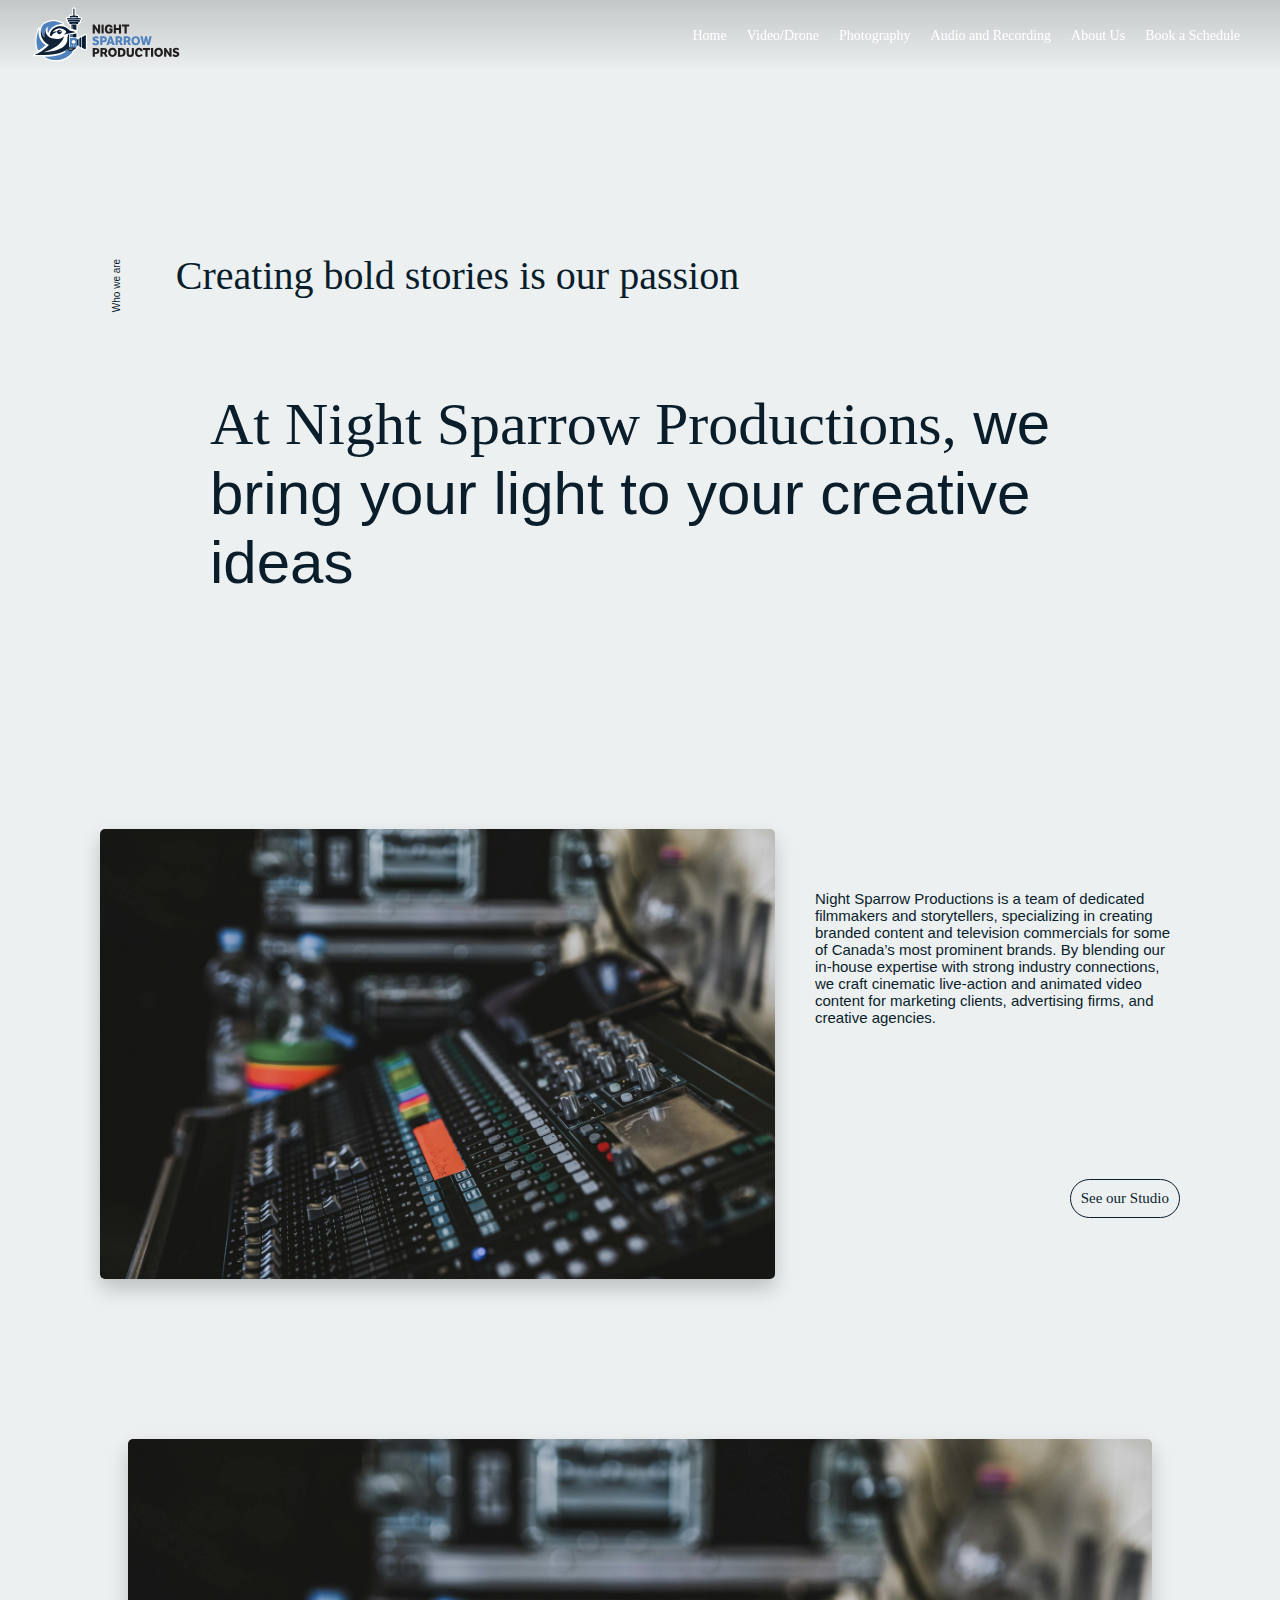
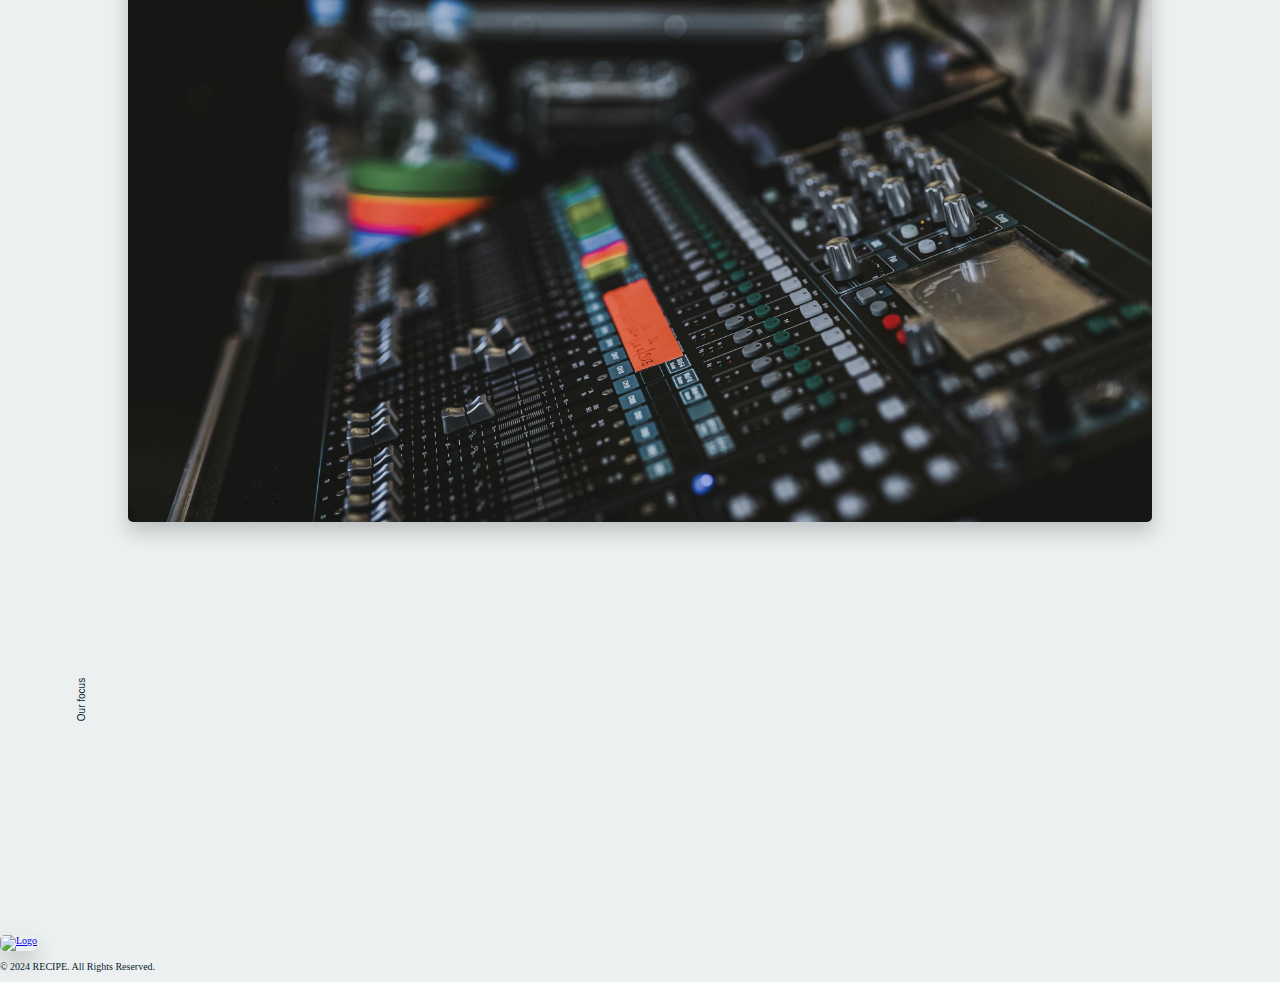
==== index.html @ 9d8cadd0 "add Home Page" ====
<!DOCTYPE html>
<html lang="en">
<head>
    <meta charset="UTF-8">
    <meta name="viewport" content="width=device-width, initial-scale=1.0">
    <title>Night Sparrow Productions</title>
    <link rel="stylesheet" href="https://use.typekit.net/let1pqf.css">
    <link rel="stylesheet" href="./css/base.css">
    <link rel="stylesheet" href="./css/layout.css">
    <link rel="stylesheet" href="./css/index.css">
    <script src="./script/initialize.js" defer></script>
    <script src="./script/index.js" defer></script>
</head>
<body>
    <header id="header-container"></header>
    <main>
        <section>
            <video autoplay muted loop>
                <source src="./assets/home_banner.mp4" type="video/mp4">
                Your browser does not support the video tag.
              </video>
        </section>

        <section id="who-we-are">
            <span class="section-title d-inline-block">Who we are</span>
            <h3 class="d-inline-block">Creating bold stories is our passion</h3>
            <span id="call-to-action"> <strong>At Night Sparrow Productions,</strong> we bring your light to your creative ideas</span>
            
            <div class="card-container m-auto p-4 d-flex gap-4 ">
                <img height="450" src="./assets/studio.jpg">
                <span class="card-message al-content-center d-flex flex-column flex-end fj-space-around">
                    Night Sparrow Productions is a team of dedicated filmmakers and storytellers, specializing in creating branded content and television commercials for some of Canada’s most prominent brands. By blending our in-house expertise with strong industry connections, we craft cinematic live-action and animated video content for marketing clients, advertising firms, and creative agencies.

                <a class="button mt-3 d-block text-end" href="#">See our Studio</a>
                </span>
            </div>
        </section>

        <section>
            <img  src="./assets/studio.jpg">
        </section>

        <section id="our-focus">
            <span class="section-title d-inline-block">Our focus</span>
        </section>
        <section id="project">

        </section>
    </main>
    <footer id="footer-container"></footer>
</body>
</html>
---- css/base.css ----
/* Define global colors */
:root {
    --primary-color: #4e80bc;
    --secondary-color: #2ecc71;
    --accent-color: #f39c12;
    --light-color: #ecf0f1;
    --dark-color: #0a1d2b;
    
    --header-bg: #0000002b
}

* {
    font-family: "lft-etica", serif;
    font-optical-sizing: auto;
    box-sizing: border-box;
}

html {
    font-size: 62.5%; 
}

body {
    display: flex;
    flex-direction: column;
    height: 100vh;
    margin: 0;
    background-color: var(--light-color);
    color: var(--dark-color);
}

/* Class to hide the header */
.hidden-header {
top: -100px; /* Move header off the top of the screen */
}

nav {
    display: flex;
    justify-content: space-between;
    align-items: center;
    background: linear-gradient(to bottom, var(--header-bg), transparent);
    padding: 0.5rem 3rem;
    position: fixed; /* Make the header float */
    top: 0;
    left: 0;
    right: 0;
    z-index: 1000; /* Ensure it's on top of other content */
    transition: top 0.3s; /* Smooth hide/show animation */
  
}

h3 {
    font-size: 4rem;
    font-weight: 100;
}

nav ul {
    list-style: none;
    display: flex;
}

nav ul li {
    margin: 0 1rem;
    align-content: center;
}

nav ul a {
    color: #fff;
    text-decoration: none;
    font-size: 1.4rem;
    font-weight: 100;
}

main {
    flex-grow: 1;
}

span {
    font-family: 'adobe-hebrew', sans-serif;
    font-size: 1.5rem;
}

img:not(nav a img){
    border-radius: 5px;
    box-shadow: 0 10px 20px rgb(0 0 0 / 0.2);
}
---- css/layout.css ----
.d-inline-block {
    display: inline-block;
}

.d-flex {
    display: flex;
}

.d-block {
    display: block;
}

.mt-3 {
    margin-top: 3rem;
}

.mtb-5 {
    margin-top: 5rem;
    margin-bottom: 5rem;
}

.text-end {
    text-align: end;
}

.fj-space-between {
    justify-content: space-between;
}

.al-content-center {
    align-content: center;
}

.button {
  text-decoration: none;
  color: var(--dark-color);
  width: fit-content;
  padding: 1rem;
  border-radius: 30px;
  border: 1px solid var(--dark-color);
}

.gap-4 {
    gap:4rem
}

.flex-column {
    flex-direction: column;
}

.flex-end {
    align-items: flex-end;
}

.m-auto {
    margin: auto;
}

.p-4 {
    padding: 4rem;
}

.fj-space-around {
    justify-content: space-around;
}
---- css/index.css ----
video {
    width: 100%;
    height: 100%;
    object-fit: cover;
}

section:not(:first-of-type) {
   padding: 6rem
}

.section-title {
    transform: rotate(-0.25turn);
    padding: 5rem 0;
    font-size: 1rem;
}

#who-we-are .section-title.d-inline-block{
    padding: 0 3rem;
}

section #call-to-action {
    display: block;
    padding: 5rem 15rem;
    font-size: 6rem;
    font-weight: 100;
    height: 50vh;
}

.card-message {
    width: 40%;
}


section:nth-of-type(3){
    text-align: center;
}

section:nth-of-type(3) img {
    width: 80vw;
    object-fit: cover;
}
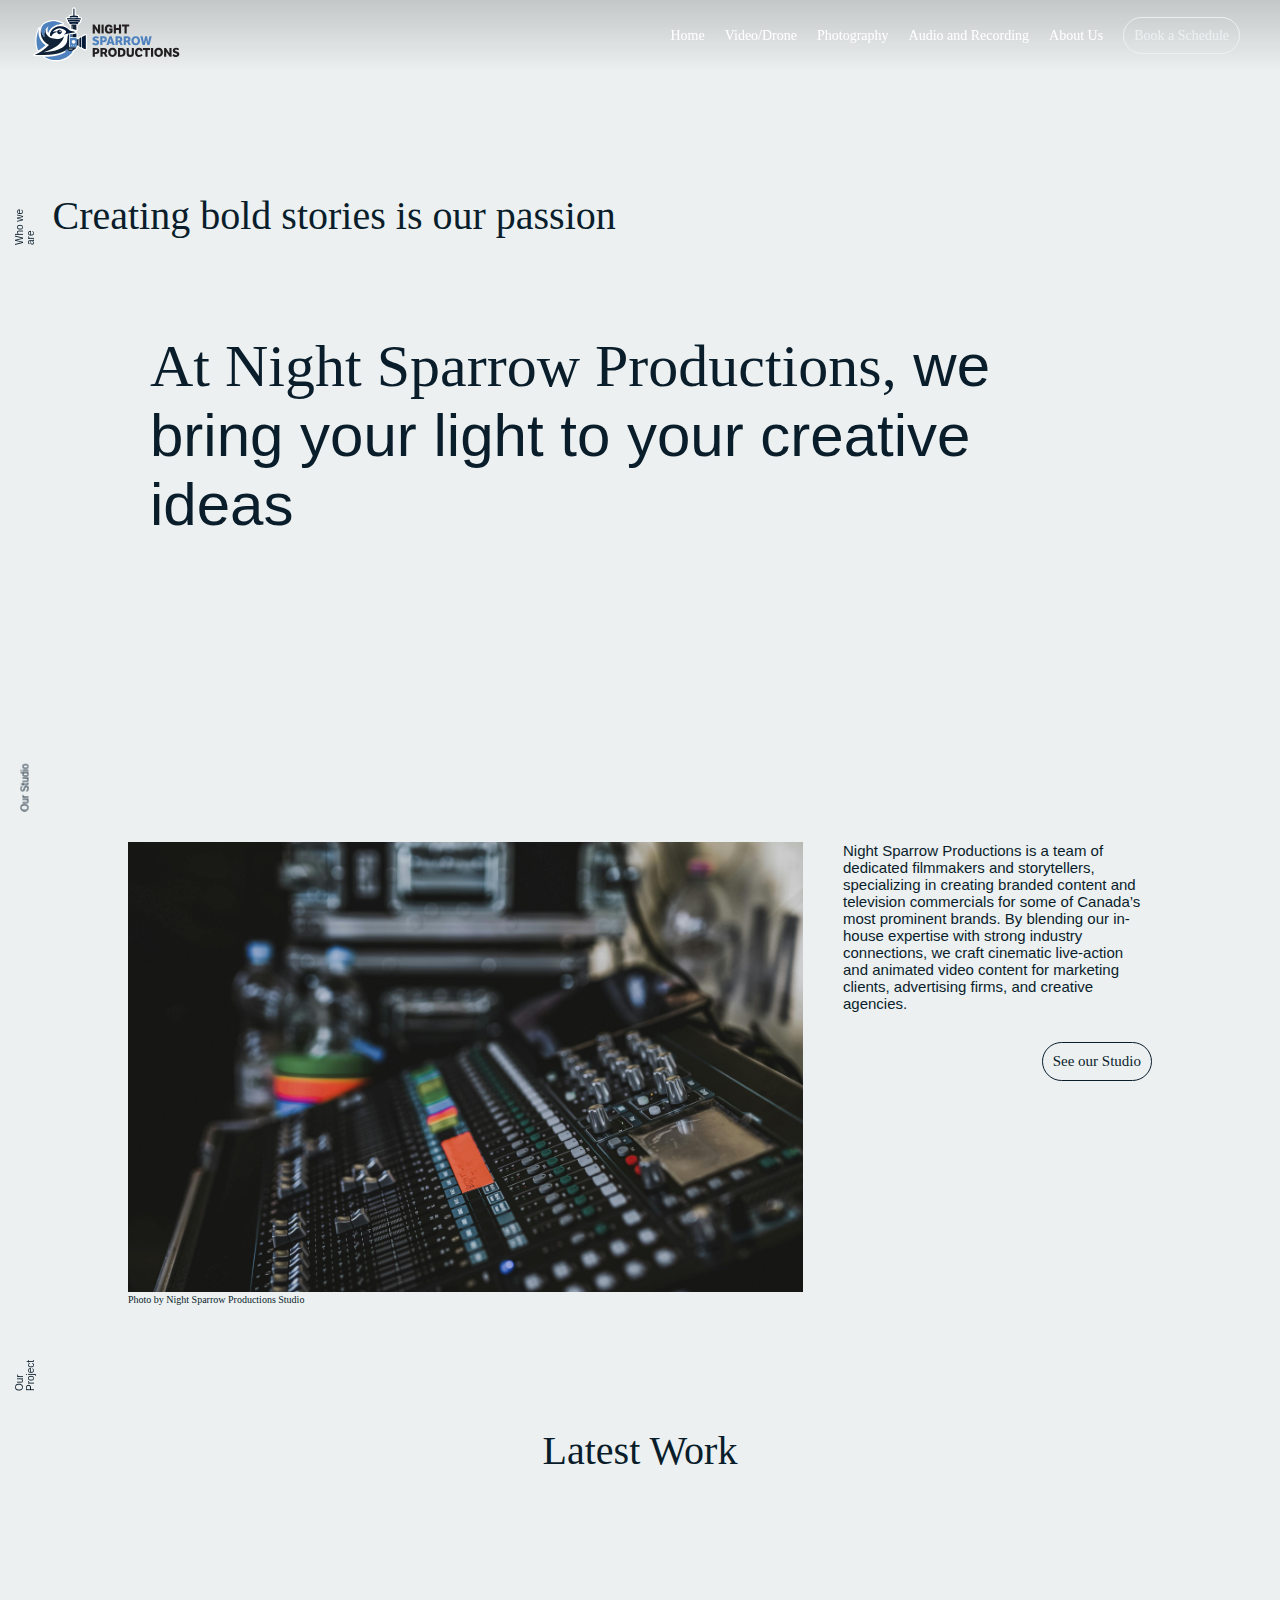
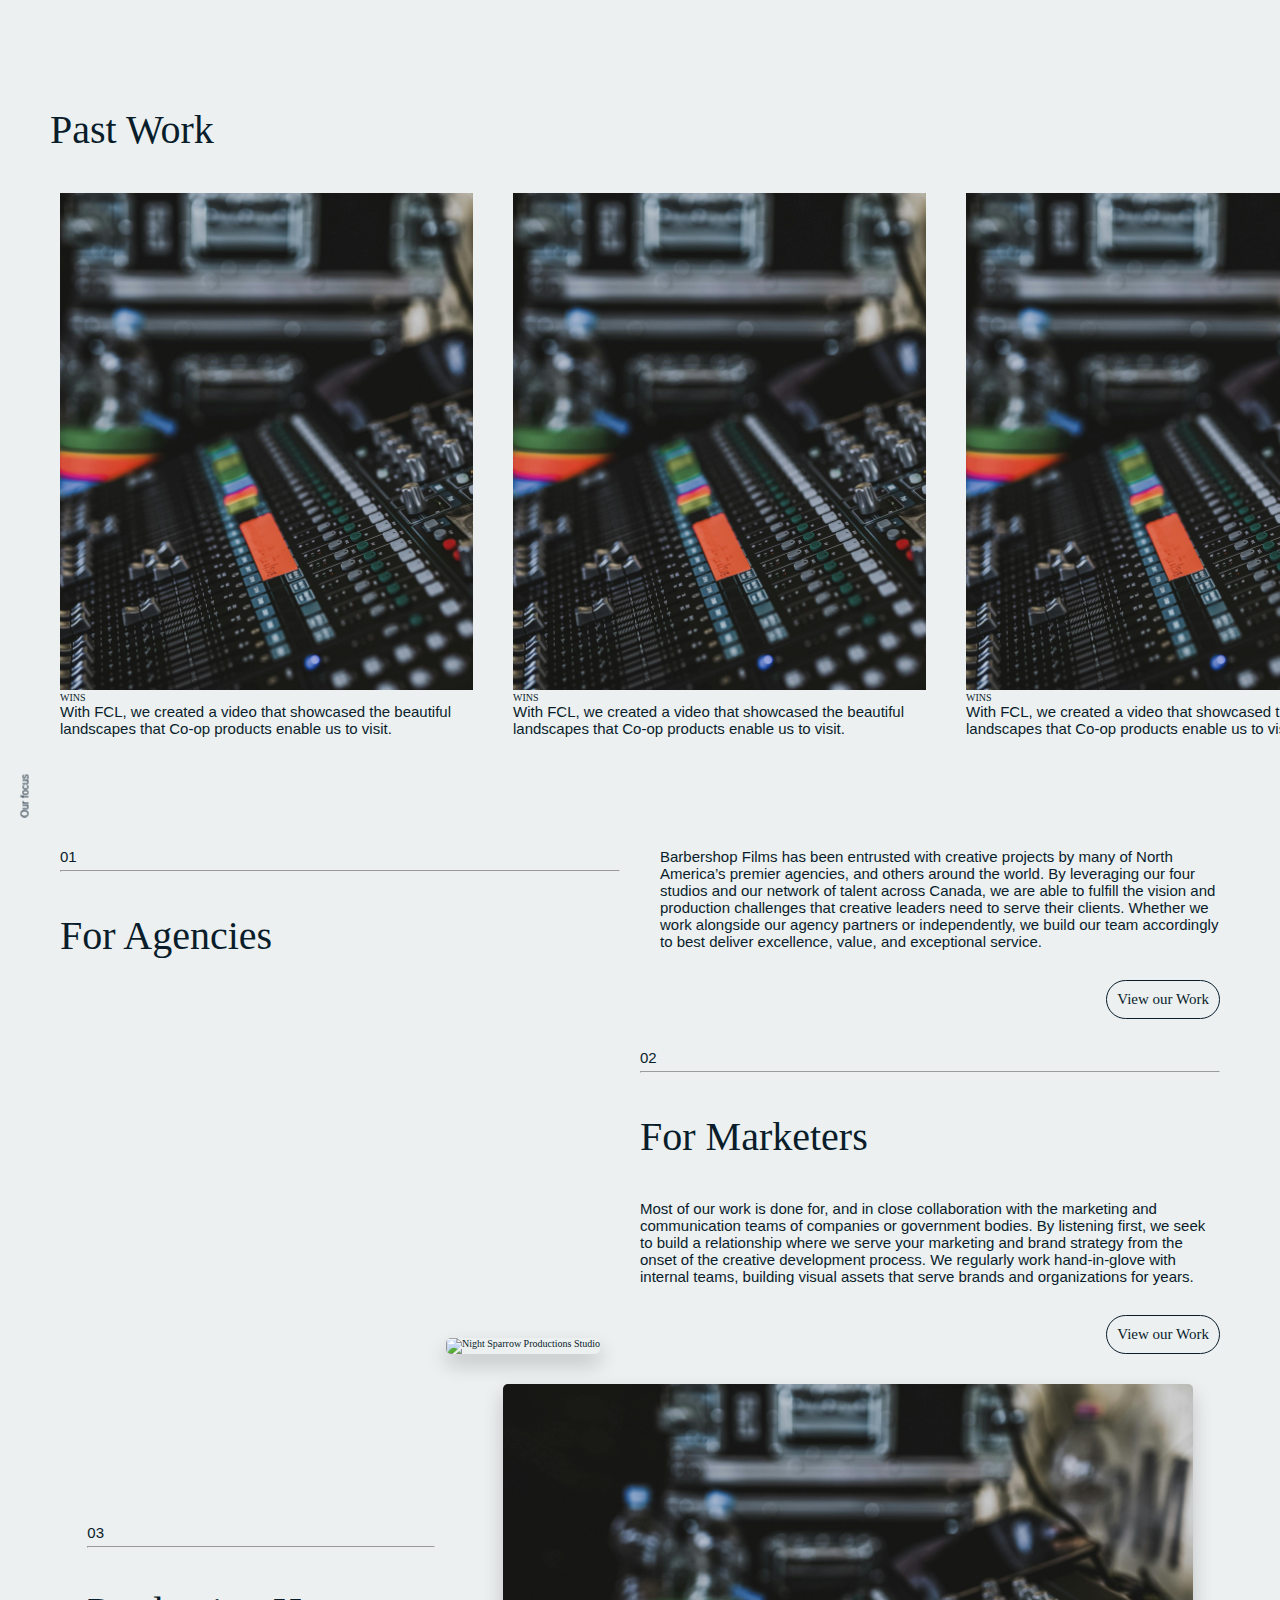
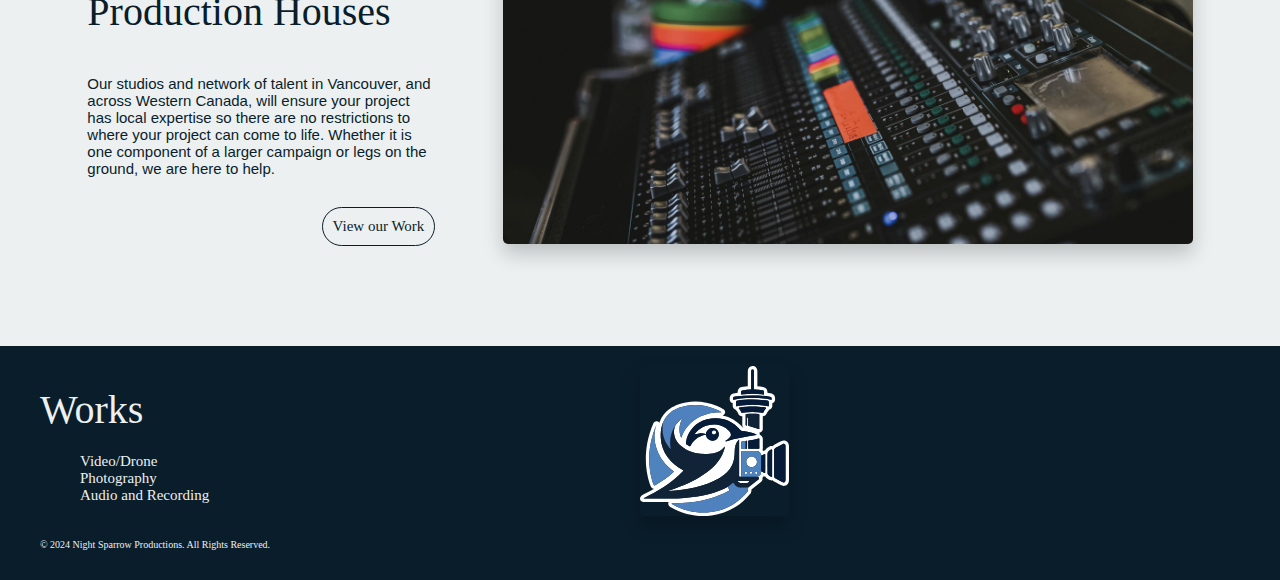
==== commit 3b660702: "Fix homepage" ====
--- a/index.html
+++ b/index.html
@@ -8,6 +8,7 @@
     <link rel="stylesheet" href="./css/base.css">
     <link rel="stylesheet" href="./css/layout.css">
     <link rel="stylesheet" href="./css/index.css">
+    <link rel="stylesheet" href="https://cdnjs.cloudflare.com/ajax/libs/font-awesome/6.7.1/css/all.min.css"/>
     <script src="./script/initialize.js" defer></script>
     <script src="./script/index.js" defer></script>
 </head>
@@ -18,34 +19,147 @@
             <video autoplay muted loop>
                 <source src="./assets/home_banner.mp4" type="video/mp4">
                 Your browser does not support the video tag.
-              </video>
+            </video>
         </section>
 
         <section id="who-we-are">
             <span class="section-title d-inline-block">Who we are</span>
             <h3 class="d-inline-block">Creating bold stories is our passion</h3>
             <span id="call-to-action"> <strong>At Night Sparrow Productions,</strong> we bring your light to your creative ideas</span>
-            
-            <div class="card-container m-auto p-4 d-flex gap-4 ">
-                <img height="450" src="./assets/studio.jpg">
-                <span class="card-message al-content-center d-flex flex-column flex-end fj-space-around">
-                    Night Sparrow Productions is a team of dedicated filmmakers and storytellers, specializing in creating branded content and television commercials for some of Canada’s most prominent brands. By blending our in-house expertise with strong industry connections, we craft cinematic live-action and animated video content for marketing clients, advertising firms, and creative agencies.
-
-                <a class="button mt-3 d-block text-end" href="#">See our Studio</a>
-                </span>
-            </div>
+        </section>
+        
+        <section>
+            <span class="section-title d-inline-block">Our Studio</span>
+            <article class="card-container m-auto d-flex gap-4">
+                <figure>
+                    <img src="./assets/studio.jpg" alt="Night Sparrow Productions Studio" height="450">
+                    <figcaption>Photo by Night Sparrow Productions Studio</figcaption>
+                </figure>
+                
+                <div class="card-message d-flex flex-column justify-content-between">
+                    <span>
+                        Night Sparrow Productions is a team of dedicated filmmakers and storytellers, specializing in creating branded content and television commercials for some of Canada’s most prominent brands. By blending our in-house expertise with strong industry connections, we craft cinematic live-action and animated video content for marketing clients, advertising firms, and creative agencies.
+                    </span>
+                    <footer class="d-flex fj-end">
+                        <a class="button mt-3 d-block text-end" href="#">See our Studio</a>
+                    </footer>
+                </div>
+            </article>
         </section>
 
-        <section>
-            <img  src="./assets/studio.jpg">
+        <section id="project">
+            <span class="section-title d-inline-block">Our Project</span>
+            <h3>Latest Work</h3>
+            <section id="highlights">
+                
+                <video autoplay muted loop>
+                    <source src="./assets/home_banner.mp4" type="video/mp4">
+                    Your browser does not support the video tag.
+                </video>
+            </section>
+
+      
+            <h3>Past Work</h3>
+            <section class="d-flex mt-3 plr-6 gap-4">
+                
+                <article class="fb-30">
+                    <figure>
+                        <img src="./assets/studio.jpg" alt="Night Sparrow Productions Studio" height="497" width="413">
+                        <figcaption>WINS</figcaption>
+                    </figure>
+                    <span>
+                        With FCL, we created a video that showcased the beautiful landscapes that Co-op products enable us to visit.
+                    </span>
+                </article>
+
+                <article class="fb-30">
+                    <figure>
+                        <img src="./assets/studio.jpg" alt="Night Sparrow Productions Studio" height="497" width="413">
+                        <figcaption>WINS</figcaption>
+                    </figure>
+                    <span>
+                        With FCL, we created a video that showcased the beautiful landscapes that Co-op products enable us to visit.
+                    </span>
+                </article>
+
+                <article class="fb-30">
+                    <figure>
+                        <img src="./assets/studio.jpg" alt="Night Sparrow Productions Studio" height="497" width="413">
+                        <figcaption>WINS</figcaption>
+                    </figure>
+                    <span>
+                        With FCL, we created a video that showcased the beautiful landscapes that Co-op products enable us to visit.
+                    </span>
+                </article>
+            </section>
         </section>
 
         <section id="our-focus">
             <span class="section-title d-inline-block">Our focus</span>
+
+            <section class="focus-wrapper d-flex plr-6 gap-4">
+                <article class="focus-header fb-50">
+                    <header>
+                        <span class="focus-number">01</span>
+                        <hr>
+                        <h3>For Agencies</h3>
+                    </header>
+                </article>
+                <article class="focus-content fb-50">
+                    <span>
+                        Barbershop Films has been entrusted with creative projects by many of North America’s premier agencies, and others around the world. By leveraging our four studios and our network of talent across Canada, we are able to fulfill the vision and production challenges that creative leaders need to serve their clients.
+                        Whether we work alongside our agency partners or independently, we build our team accordingly to best deliver excellence, value, and exceptional service.
+                    </span>
+                    <footer class="d-flex fj-end">
+                        <a href="#" class="button mt-3 d-block">View our Work</a>
+                    </footer>
+                </article>
+            </section>
+
+            <section class="focus-wrapper d-flex plr-6 gap-4 mt-3 fj-end al-f-end">
+                <article class="focus-header">
+                    <img src="./assets/monkey.jpg" alt="Night Sparrow Productions Studio" height="460">
+                </article>
+                <article class="focus-content fb-50 ">
+                    <header>
+                        <span class="focus-number">02</span>
+                        <hr>
+                        <h3>For Marketers</h3>
+                    </header>
+                    <span>
+                        Most of our work is done for, and in close collaboration with the marketing and communication teams of companies or government bodies.
+
+                        By listening first, we seek to build a relationship where we serve your marketing and brand strategy from the onset of the creative development process. We regularly work hand-in-glove with internal teams, building visual assets that serve brands and organizations for years.
+                    </span>
+                    <footer class="d-flex fj-end">
+                        <a href="#" class="button mt-3 d-block">View our Work</a>
+                    </footer>
+                </article>
+            </section>
+
+            <section class="focus-wrapper d-flex f-r-reverse plr-6 gap-4 mt-3 fj-space-evenly al-f-end">
+                <article class="focus-header">
+                    <img src="./assets/studio.jpg" alt="Night Sparrow Productions Studio" height="460">
+                </article>
+                <article class="focus-content fb-30 ">
+                    <header>
+                        <span class="focus-number">03</span>
+                        <hr>
+                        <h3>Production Houses</h3>
+                    </header>
+                    <span>
+                        Our studios and network of talent in Vancouver, and across Western Canada, will ensure your project has local expertise so there are no restrictions to where your project can come to life.
+
+                        Whether it is one component of a larger campaign or legs on the ground, we are here to help.
+                    </span>
+                    <footer class="d-flex fj-end">
+                        <a href="#" class="button mt-3 d-block">View our Work</a>
+                    </footer>
+                </article>
+            </section>
         </section>
-        <section id="project">
 
-        </section>
+        
     </main>
     <footer id="footer-container"></footer>
 </body>
--- a/css/base.css
+++ b/css/base.css
@@ -74,12 +74,44 @@
     flex-grow: 1;
 }
 
+section:not(:first-child) {
+    max-width: 1440px;
+    align-content: center;
+}
+
 span {
     font-family: 'adobe-hebrew', sans-serif;
     font-size: 1.5rem;
 }
 
-img:not(nav a img){
+img:not(nav a img, figure img){
     border-radius: 5px;
     box-shadow: 0 10px 20px rgb(0 0 0 / 0.2);
+}
+
+figure {
+    padding: unset;
+    margin: unset;
+}
+
+img {
+    object-fit: cover;
+}
+
+footer#footer-container {
+    
+    padding: 2rem 4rem;
+    background: var(--dark-color);
+    color: var(--light-color);
+}
+
+footer#footer-container h3 {
+   margin: 2rem 0;
+}
+
+footer#footer-container ul li{
+   text-decoration: none;
+   list-style-type: none;
+   font-size: 1.5rem;
+   font-weight: 100;
 }--- a/css/layout.css
+++ b/css/layout.css
@@ -38,7 +38,18 @@
   padding: 1rem;
   border-radius: 30px;
   border: 1px solid var(--dark-color);
+  font-size: 1.5rem;
 }
+
+.button-light {
+    text-decoration: none;
+    color: var(--light-color);
+    width: fit-content;
+    padding: 1rem;
+    border-radius: 30px;
+    border: 1px solid var(--light-color);
+    font-size: 1.4rem;
+  }
 
 .gap-4 {
     gap:4rem
@@ -60,6 +71,52 @@
     padding: 4rem;
 }
 
+.plr-6 {
+    padding-left: 6rem;
+    padding-right: 6rem;
+}
+
+
 .fj-space-around {
     justify-content: space-around;
+}
+.fj-space-evenly {
+    justify-content: space-evenly;
+}
+
+.fj-end {
+    justify-content: end;
+}
+
+.fj-start {
+    justify-content: start;
+}
+
+.al-f-end {
+    align-items: flex-end;
+}
+
+.f-r-reverse {
+    flex-direction: row-reverse;
+}
+
+.fb-50 {
+    flex-basis: 50%;
+}
+
+.fb-30 {
+    flex-basis: 30%;
+}
+
+.parallax {
+    min-height: 90vh;
+    /* Create the parallax scrolling effect */
+    background-attachment: fixed;
+    background-position: center;
+    background-repeat: no-repeat;
+    background-size: cover;
+}
+
+.flex-wrap {
+    flex-wrap: wrap;
 }--- a/css/index.css
+++ b/css/index.css
@@ -4,18 +4,22 @@
     object-fit: cover;
 }
 
-section:not(:first-of-type) {
-   padding: 6rem
+#project h3{
+    padding: 0 5rem;
+}
+
+#project h3:nth-of-type(1) {
+    text-align: center;
+    margin-top: unset;
 }
 
 .section-title {
     transform: rotate(-0.25turn);
+    width: 50px;
     padding: 5rem 0;
     font-size: 1rem;
-}
-
-#who-we-are .section-title.d-inline-block{
-    padding: 0 3rem;
+    position: sticky;
+    top: 0;
 }
 
 section #call-to-action {
@@ -31,11 +35,25 @@
 }
 
 
-section:nth-of-type(3){
+#highlights {
     text-align: center;
 }
 
-section:nth-of-type(3) img {
+#highlights video {
+    max-width: 60vw;
+    max-height: 70vh;
+    object-fit: cover;
+}
+
+.card-container {
     width: 80vw;
-    object-fit: cover;
+    max-width: 1440px;
+}
+
+.fb-50 {
+    flex-basis: 50%;
+}
+
+#our-focus {
+    margin-bottom: 10rem;
 }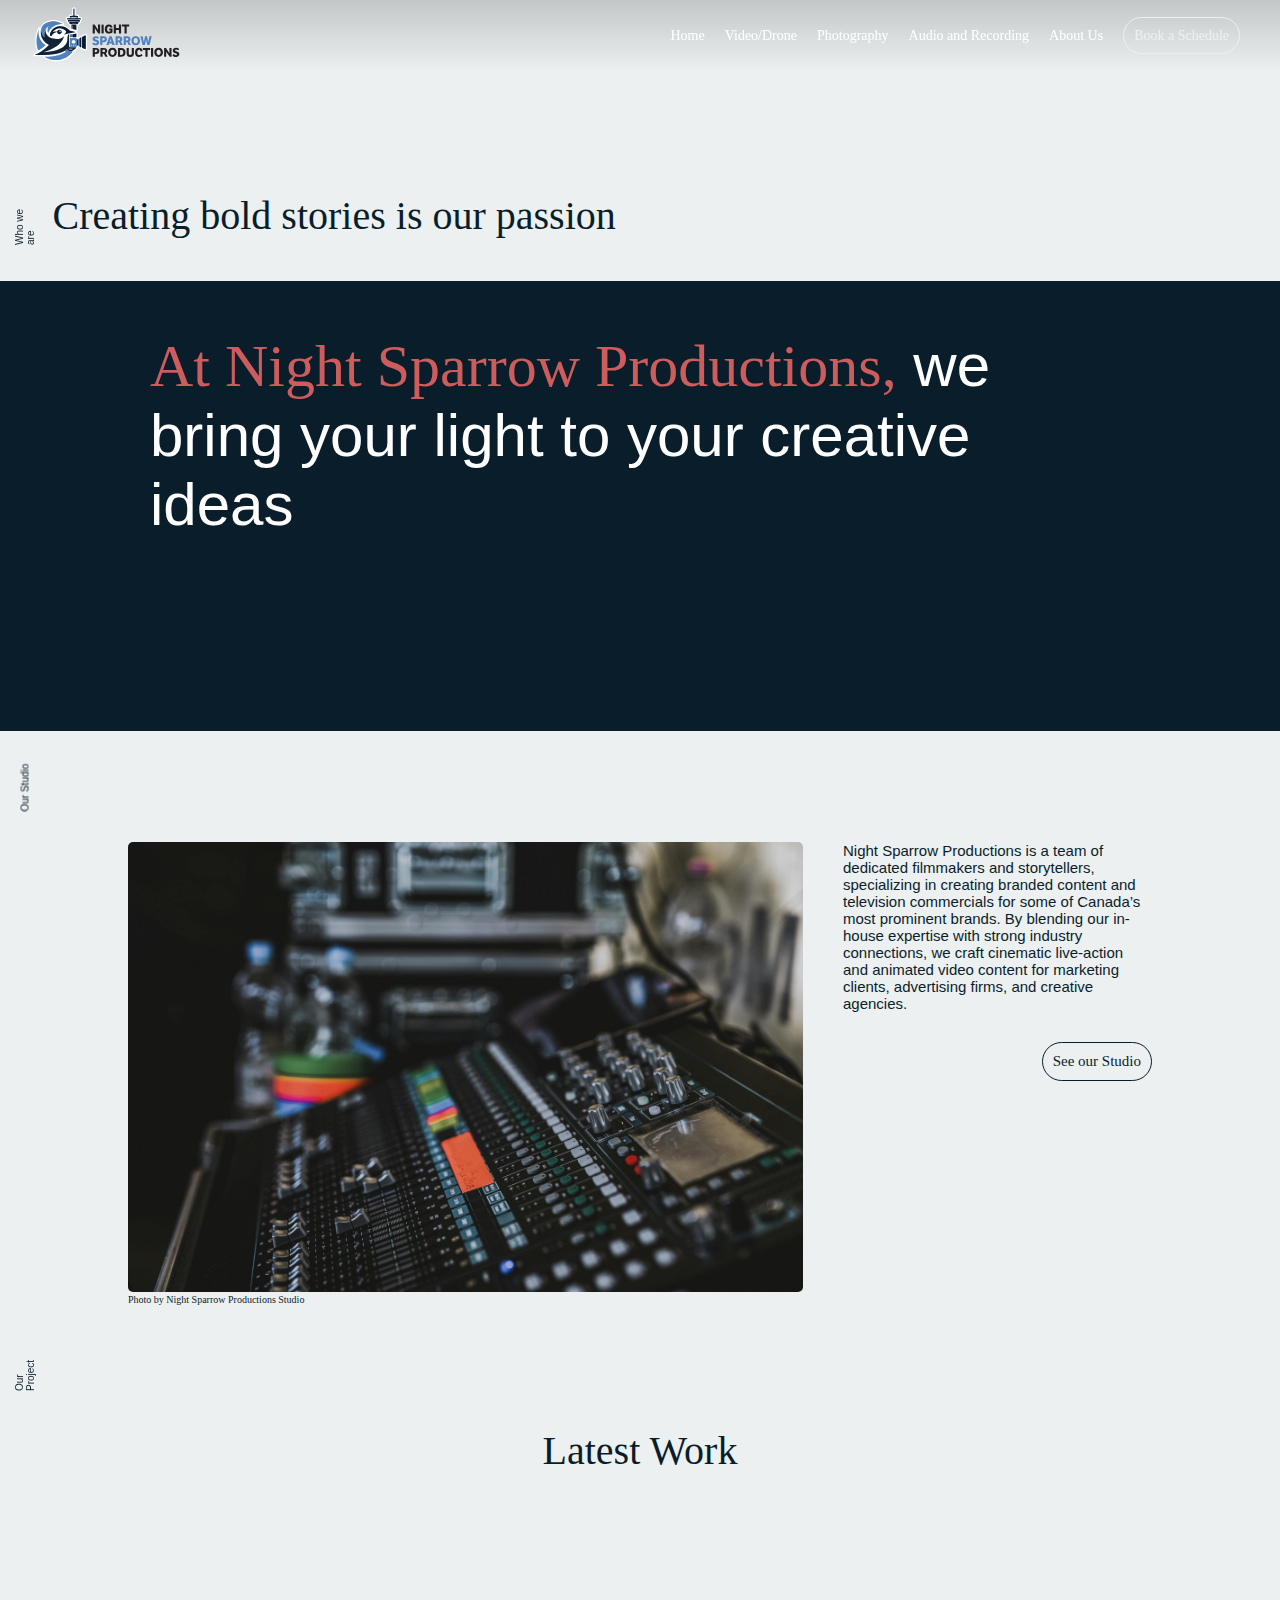
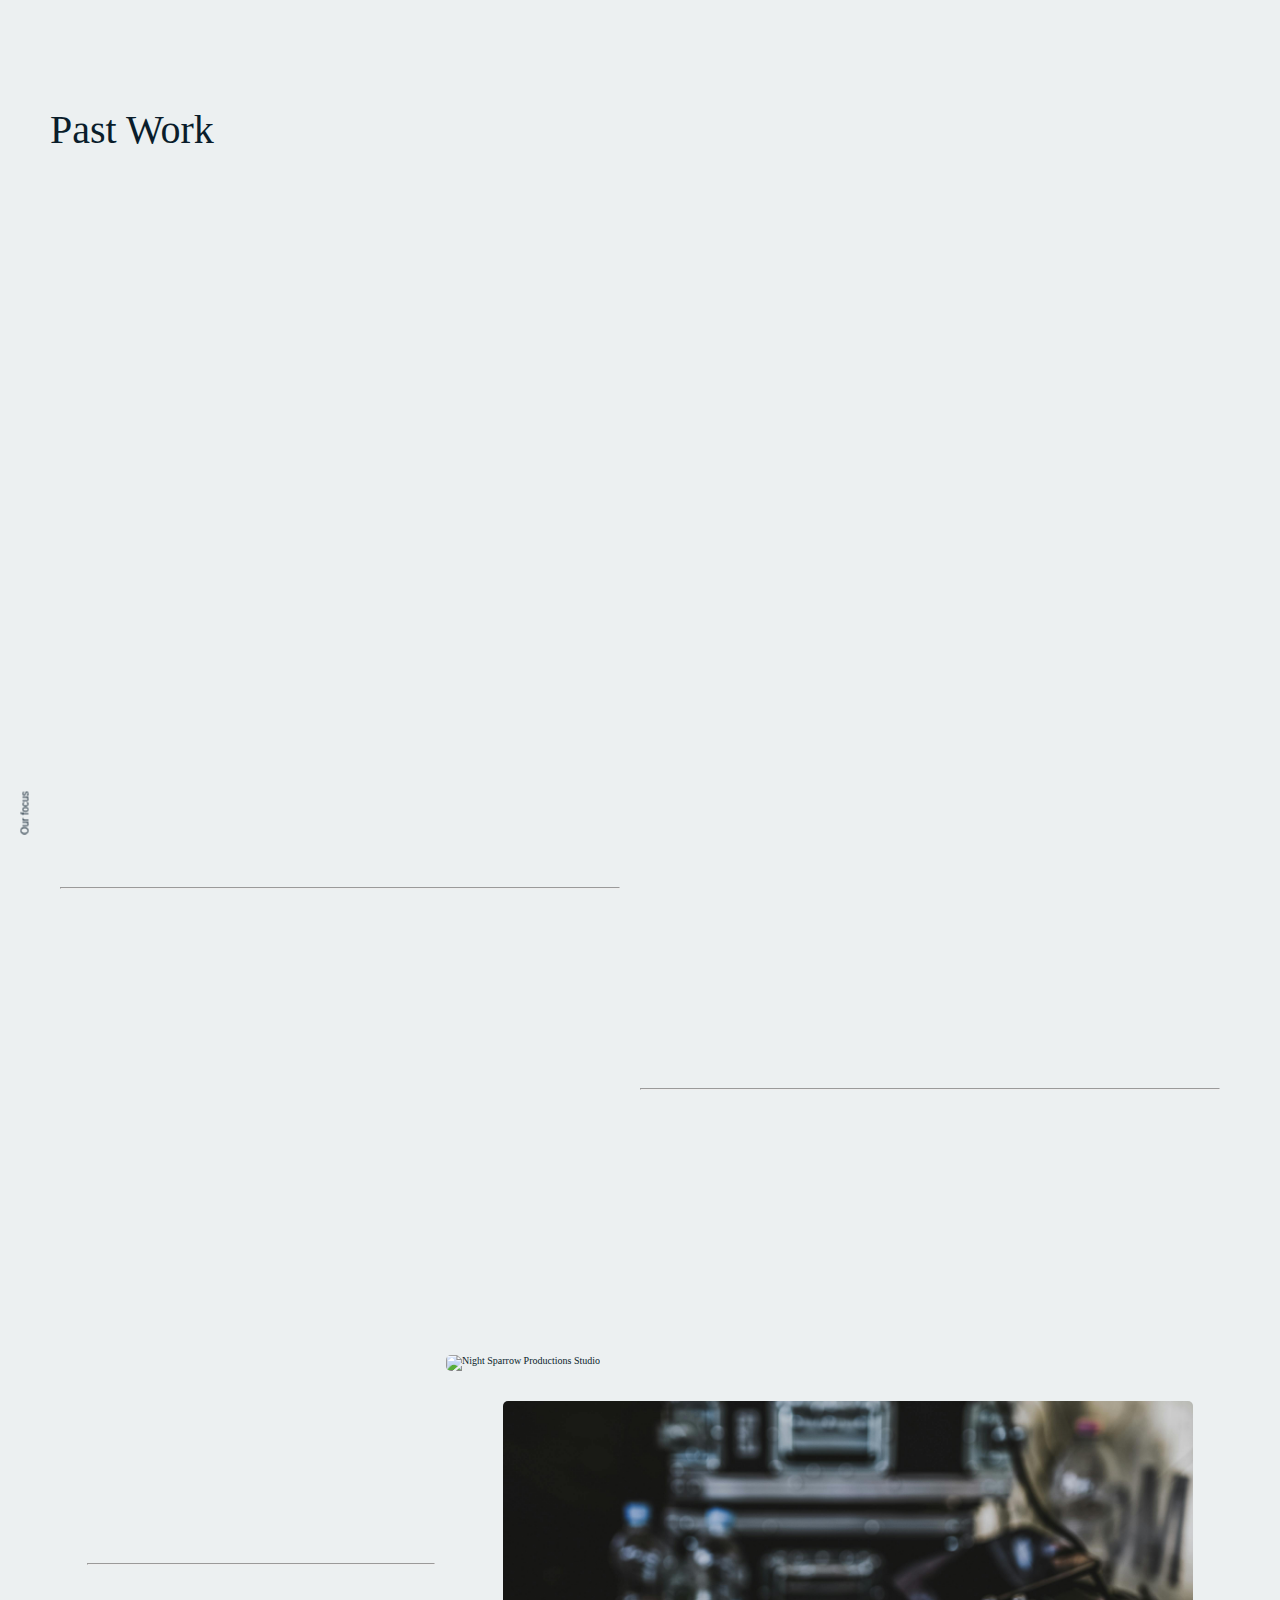
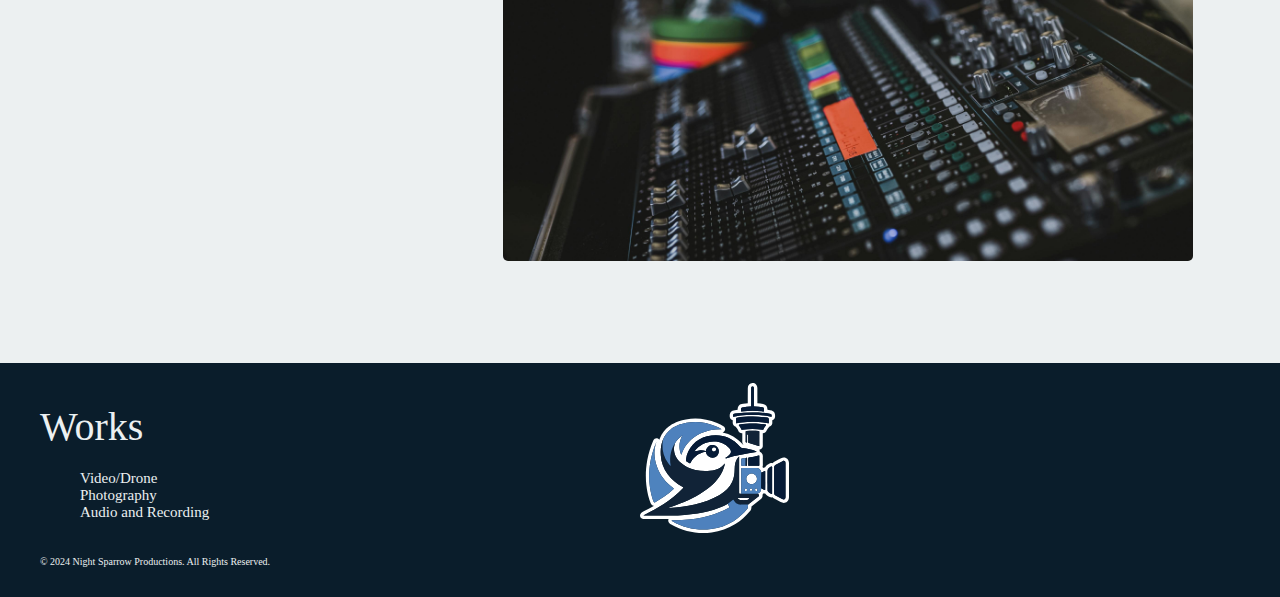
==== commit 3b72cc96: "Added some animation" ====
--- a/index.html
+++ b/index.html
@@ -7,6 +7,8 @@
     <link rel="stylesheet" href="https://use.typekit.net/let1pqf.css">
     <link rel="stylesheet" href="./css/base.css">
     <link rel="stylesheet" href="./css/layout.css">
+    <link rel="stylesheet" href="./css/module.css">
+    <link rel="stylesheet" href="./css/state.css">
     <link rel="stylesheet" href="./css/index.css">
     <link rel="stylesheet" href="https://cdnjs.cloudflare.com/ajax/libs/font-awesome/6.7.1/css/all.min.css"/>
     <script src="./script/initialize.js" defer></script>
@@ -36,14 +38,14 @@
                     <figcaption>Photo by Night Sparrow Productions Studio</figcaption>
                 </figure>
                 
-                <div class="card-message d-flex flex-column justify-content-between">
+                <aside class="card-message d-flex flex-column justify-content-between">
                     <span>
                         Night Sparrow Productions is a team of dedicated filmmakers and storytellers, specializing in creating branded content and television commercials for some of Canada’s most prominent brands. By blending our in-house expertise with strong industry connections, we craft cinematic live-action and animated video content for marketing clients, advertising firms, and creative agencies.
                     </span>
                     <footer class="d-flex fj-end">
                         <a class="button mt-3 d-block text-end" href="#">See our Studio</a>
                     </footer>
-                </div>
+                </aside>
             </article>
         </section>
 
@@ -62,7 +64,7 @@
             <h3>Past Work</h3>
             <section class="d-flex mt-3 plr-6 gap-4">
                 
-                <article class="fb-30">
+                <article class="fb-30 past-img">
                     <figure>
                         <img src="./assets/studio.jpg" alt="Night Sparrow Productions Studio" height="497" width="413">
                         <figcaption>WINS</figcaption>
@@ -72,7 +74,7 @@
                     </span>
                 </article>
 
-                <article class="fb-30">
+                <article class="fb-30 past-img">
                     <figure>
                         <img src="./assets/studio.jpg" alt="Night Sparrow Productions Studio" height="497" width="413">
                         <figcaption>WINS</figcaption>
@@ -82,7 +84,7 @@
                     </span>
                 </article>
 
-                <article class="fb-30">
+                <article class="fb-30 past-img">
                     <figure>
                         <img src="./assets/studio.jpg" alt="Night Sparrow Productions Studio" height="497" width="413">
                         <figcaption>WINS</figcaption>
@@ -98,14 +100,14 @@
             <span class="section-title d-inline-block">Our focus</span>
 
             <section class="focus-wrapper d-flex plr-6 gap-4">
-                <article class="focus-header fb-50">
+                <article class="focus-header fb-50 from-left">
                     <header>
                         <span class="focus-number">01</span>
                         <hr>
                         <h3>For Agencies</h3>
                     </header>
                 </article>
-                <article class="focus-content fb-50">
+                <article class="focus-content fb-50 from-right">
                     <span>
                         Barbershop Films has been entrusted with creative projects by many of North America’s premier agencies, and others around the world. By leveraging our four studios and our network of talent across Canada, we are able to fulfill the vision and production challenges that creative leaders need to serve their clients.
                         Whether we work alongside our agency partners or independently, we build our team accordingly to best deliver excellence, value, and exceptional service.
@@ -120,7 +122,7 @@
                 <article class="focus-header">
                     <img src="./assets/monkey.jpg" alt="Night Sparrow Productions Studio" height="460">
                 </article>
-                <article class="focus-content fb-50 ">
+                <article class="focus-content fb-50 from-right">
                     <header>
                         <span class="focus-number">02</span>
                         <hr>
@@ -141,7 +143,7 @@
                 <article class="focus-header">
                     <img src="./assets/studio.jpg" alt="Night Sparrow Productions Studio" height="460">
                 </article>
-                <article class="focus-content fb-30 ">
+                <article class="focus-content fb-30 from-left">
                     <header>
                         <span class="focus-number">03</span>
                         <hr>
--- a/css/base.css
+++ b/css/base.css
@@ -13,6 +13,7 @@
     font-family: "lft-etica", serif;
     font-optical-sizing: auto;
     box-sizing: border-box;
+    scroll-behavior: smooth;
 }
 
 html {
@@ -61,6 +62,7 @@
 nav ul li {
     margin: 0 1rem;
     align-content: center;
+    position: relative;
 }
 
 nav ul a {
@@ -70,23 +72,37 @@
     font-weight: 100;
 }
 
+nav ul li a:not(.button-light)::after {
+    content: '';
+    position: absolute;
+    left: 0;
+    bottom: -2px; /* Adjust the position of the underline */
+    width: 0;
+    height: 2px; /* Height of the underline */
+    background-color: var(--light-color); /* Color of the underline */
+    transition: width 0.4s ease; /* Speed of the underline animation */
+}
+
+nav ul li a:not(.button-light):hover::after {
+    width: 100%; /* Full underline when hovered */
+}
+
 main {
     flex-grow: 1;
 }
 
 section:not(:first-child) {
-    max-width: 1440px;
     align-content: center;
+    max-width: 100vw;
+}
+
+section article:nth-of-type(2) {
+    overflow: hidden;
 }
 
 span {
     font-family: 'adobe-hebrew', sans-serif;
     font-size: 1.5rem;
-}
-
-img:not(nav a img, figure img){
-    border-radius: 5px;
-    box-shadow: 0 10px 20px rgb(0 0 0 / 0.2);
 }
 
 figure {
@@ -99,7 +115,6 @@
 }
 
 footer#footer-container {
-    
     padding: 2rem 4rem;
     background: var(--dark-color);
     color: var(--light-color);
--- a/css/layout.css
+++ b/css/layout.css
@@ -49,7 +49,13 @@
     border-radius: 30px;
     border: 1px solid var(--light-color);
     font-size: 1.4rem;
-  }
+}
+
+.button-light:hover {
+    background-color: var(--light-color);
+    color: var(--dark-color);
+    opacity: 90%;
+}
 
 .gap-4 {
     gap:4rem
--- a/css/module.css
+++ b/css/module.css
@@ -0,0 +1,36 @@
+/* The Modal (background) */
+section.modal {
+    display: none; 
+    flex-direction: column;
+    position: fixed;
+    z-index: 9000; 
+    max-width: unset;
+    max-height: unset;
+    color: var(--light-color);
+    left: 0;
+    top: 0;
+    width: 100%;
+    height: 100%;
+    overflow: auto; 
+    background-color: rgb(0,0,0); 
+    background-color: rgba(0,0,0,0.4);
+    padding: 5rem 5rem;
+}
+
+section.modal header {
+    align-self: end;
+    font-size: 3rem;
+}
+
+section.modal header span {
+    font-size: 3rem;
+}
+
+
+  
+.close:hover,
+.close:focus {
+    color: gray;
+    text-decoration: none;
+    cursor: pointer;
+}--- a/css/state.css
+++ b/css/state.css
@@ -0,0 +1,10 @@
+@keyframes slideUp {
+    from {
+      transform: translateY(100%);
+      opacity: 0;
+    }
+    to {
+      transform: translateY(0);
+      opacity: 1;
+    }
+}--- a/css/index.css
+++ b/css/index.css
@@ -20,14 +20,6 @@
     font-size: 1rem;
     position: sticky;
     top: 0;
-}
-
-section #call-to-action {
-    display: block;
-    padding: 5rem 15rem;
-    font-size: 6rem;
-    font-weight: 100;
-    height: 50vh;
 }
 
 .card-message {
@@ -56,4 +48,142 @@
 
 #our-focus {
     margin-bottom: 10rem;
+}
+
+img:not(nav a img, #footer-logo){
+    border-radius: 5px;
+    /* box-shadow: 0 10px 20px rgb(0 0 0 / 0.2); */
+    transition-property: transform, border-radius, box-shadow;
+    transition-duration: 0.4s;
+    transition-timing-function: ease-in-out;
+
+}
+
+img:not(nav a img, #footer-logo):hover{
+    border-radius: 5%;
+    transform: translate3d(0, -10px, 0 );
+    box-shadow: 0 10px 20px rgba(0, 0, 0, 0.8);
+}
+
+span {
+    text-shadow: none;
+    transition: text-shadow 0.4s ease-in-out;
+}
+
+span:hover {
+    text-shadow: 0.5px 0.5px #4e7fbc9a;
+}
+
+/* ANIMATION */
+.past-img {
+    opacity: 0;
+    transition: opacity 2s ease-in-out;
+}
+
+.past-img-animation:nth-of-type(1) {
+    opacity: 1;
+}
+
+.past-img-animation:nth-of-type(2) {
+    transition-delay: 200ms;
+    opacity: 1;
+}
+
+.past-img-animation:nth-of-type(3) {
+    transition-delay: 400ms;
+    opacity: 1;
+}
+
+.from-left h3,
+.from-left span {
+    opacity: 0;
+    transform: translateX(-100%);
+    transition-property: opacity, transform;
+    transition-duration: 1s;
+    transition-timing-function: ease-in-out;
+    
+}
+
+.from-left footer {
+    opacity: 0;
+    transform: translateX(0);
+    transition-property: opacity;
+    transition-duration: 1s;
+    transition-timing-function: ease-in-out
+}
+
+.from-left h3 {
+    transition-delay: 0.2s; 
+}
+
+.from-left span {
+    transition-delay: 1s; 
+}
+
+.from-left footer {
+    transition-delay: 1.5s; 
+}
+
+.from-right h3,
+.from-right span {
+    opacity: 0;
+    transform: translateX(100%);
+    transition-property: opacity, transform;
+    transition-duration: 1s;
+    transition-timing-function: ease-in-out
+}
+
+.from-right footer{
+    opacity: 0;
+    transition-property: opacity;
+    transition-duration: 1s;
+    transition-timing-function: ease-in-out
+}
+
+.from-right h3 {
+    transition-delay: 0.2s;
+}
+
+.from-right span {
+    transition-delay: 1s;
+}
+
+.from-right footer{
+    transition-delay: 1.5s;
+}
+
+.right-animate, 
+.from-right.right-animate h3,
+.from-right.right-animate span,
+.left-animate,
+.from-left.left-animate h3,
+.from-left.left-animate span {
+    opacity: 1;
+    transform: translateX(0);
+}
+
+.from-left.left-animate footer,
+.from-right.right-animate footer {
+    opacity: 1;
+}
+
+
+section #call-to-action {
+    display: block;
+    padding: 5rem 15rem;
+    font-size: 6rem;
+    font-weight: 100;
+    height: 50vh;
+    
+    transition: background-color 0.4s ease-in-out,
+    color 0.4s ease-in-out;
+}
+
+.cta-animate {
+    background-color: var(--dark-color);
+    color: white;
+    
+}
+.cta-animate strong {
+    color: indianred;
 }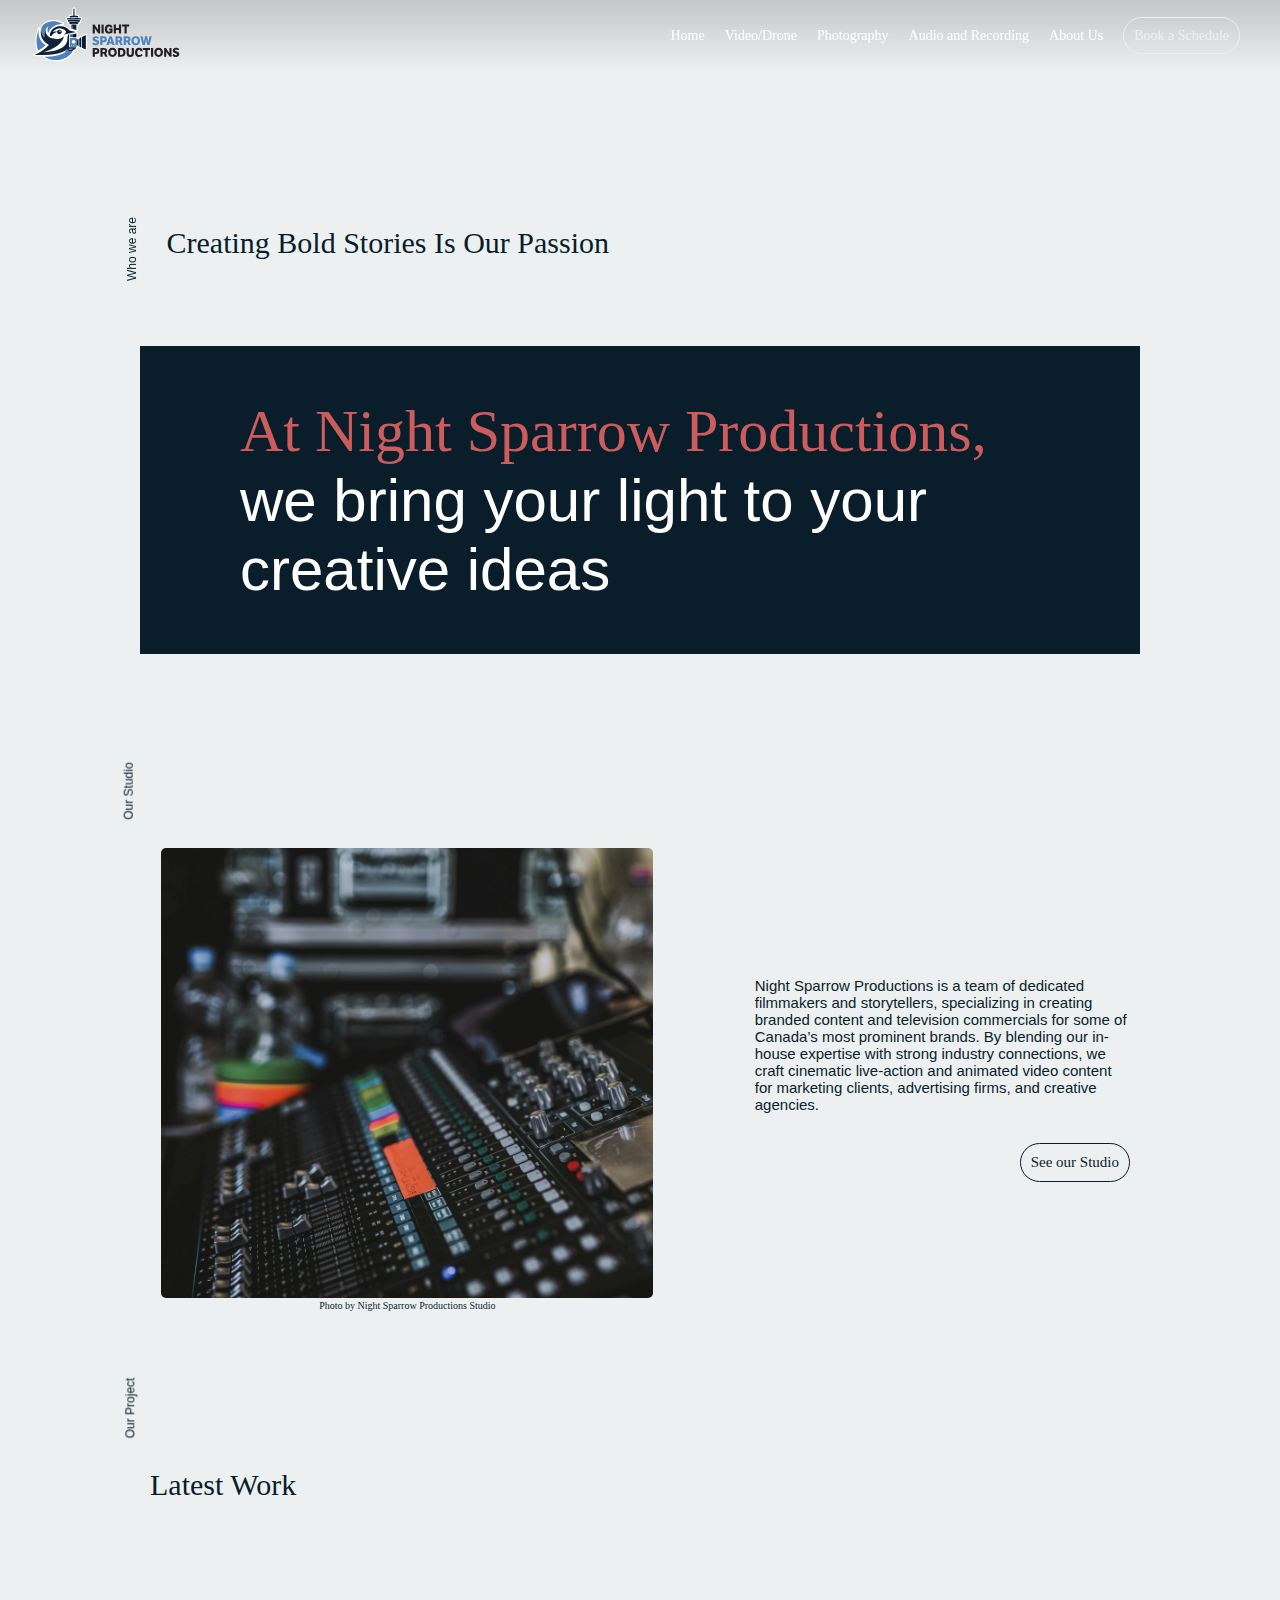
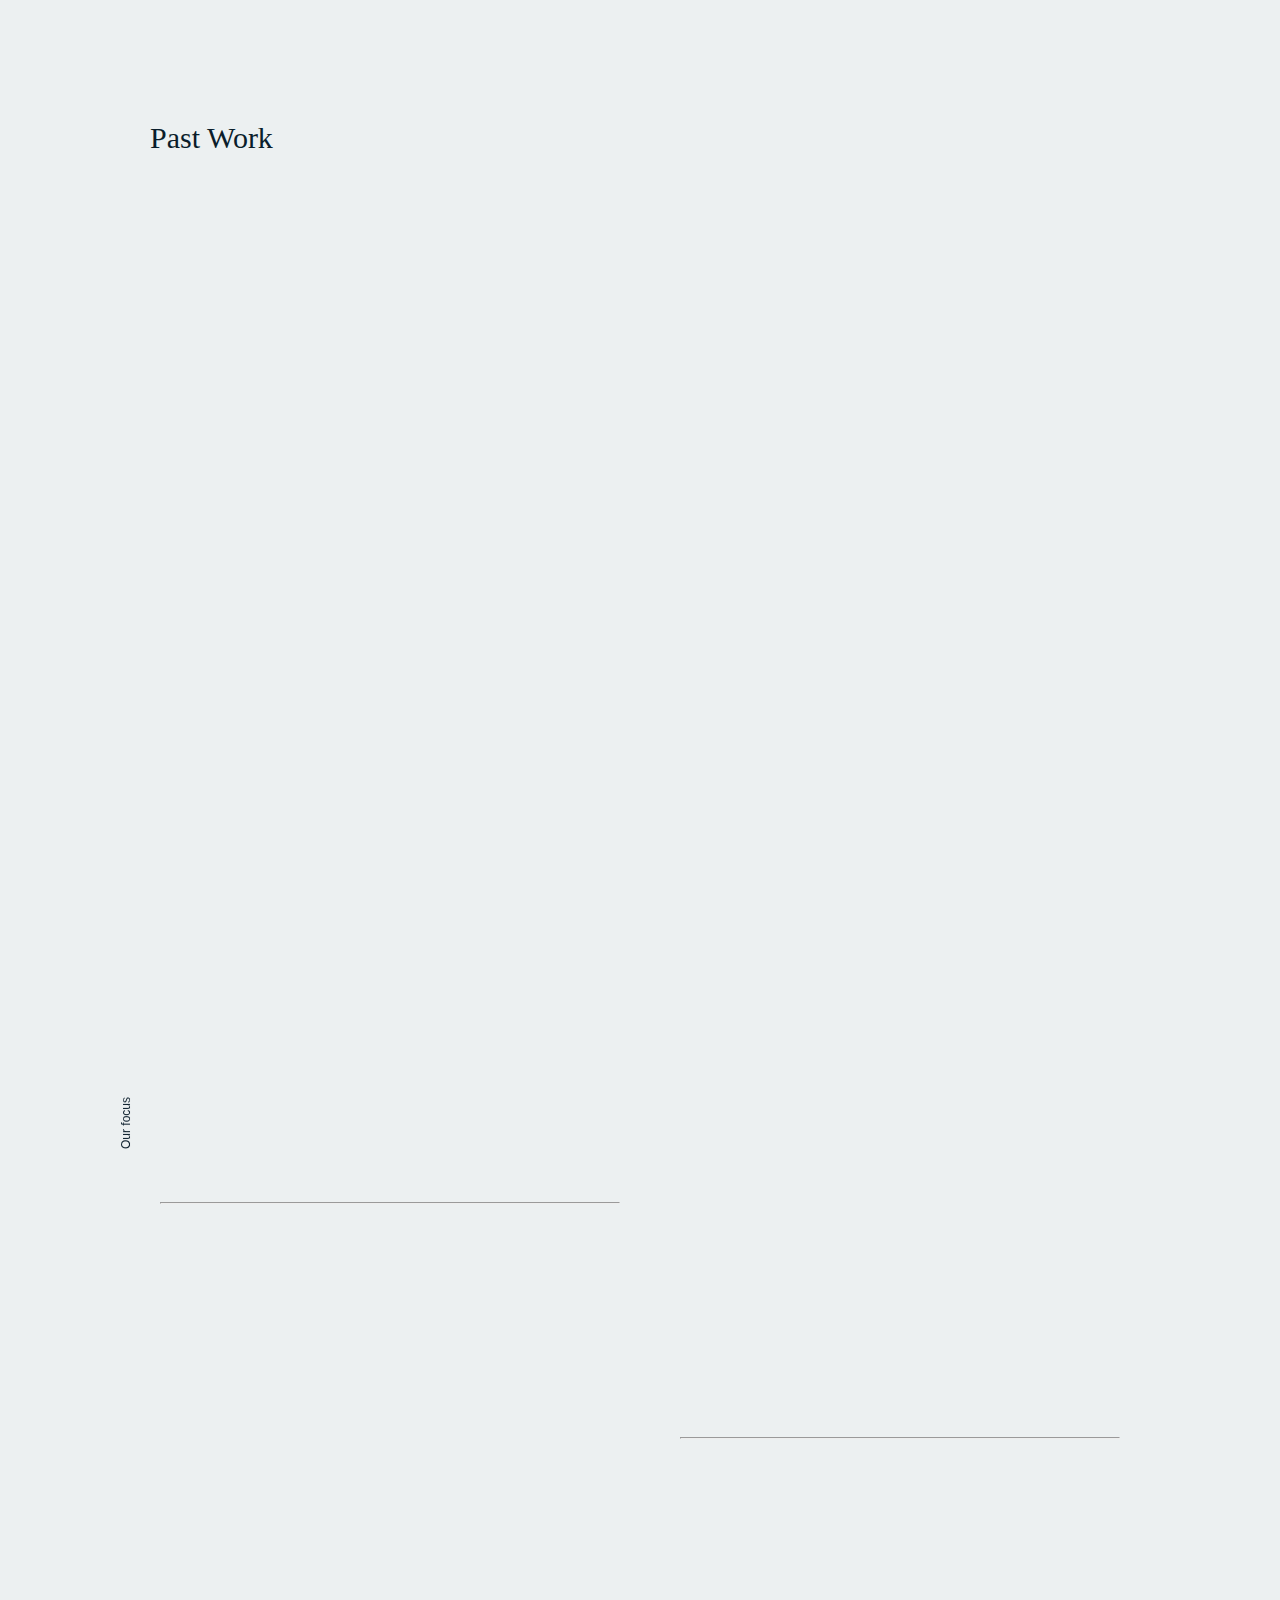
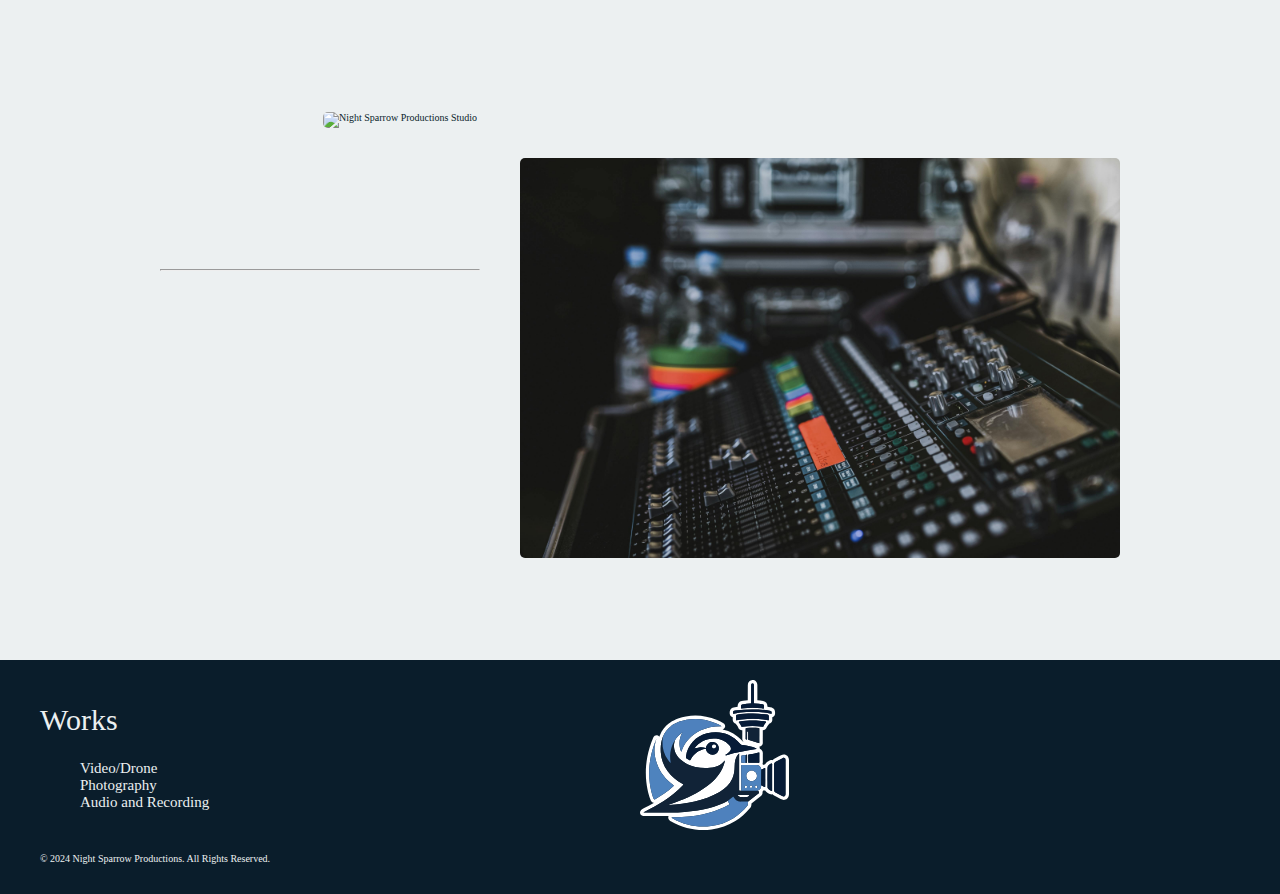
==== commit a55a1a64: "Style Adjustment in homepage" ====
--- a/index.html
+++ b/index.html
@@ -23,30 +23,39 @@
                 Your browser does not support the video tag.
             </video>
         </section>
-
+        
         <section id="who-we-are">
+        
             <span class="section-title d-inline-block">Who we are</span>
             <h3 class="d-inline-block">Creating bold stories is our passion</h3>
-            <span id="call-to-action"> <strong>At Night Sparrow Productions,</strong> we bring your light to your creative ideas</span>
+            
+            
+            <main>
+                <span id="call-to-action"> 
+                    <strong>At Night Sparrow Productions,</strong> 
+                    we bring your light to your creative ideas
+                </span>
+            </main>
         </section>
         
-        <section>
+        <section id="our-studio">
             <span class="section-title d-inline-block">Our Studio</span>
-            <article class="card-container m-auto d-flex gap-4">
-                <figure>
+            
+            <main id="studio-content" class="d-flex fj-center gap-4">
+                <figure id="studio-img">
                     <img src="./assets/studio.jpg" alt="Night Sparrow Productions Studio" height="450">
                     <figcaption>Photo by Night Sparrow Productions Studio</figcaption>
                 </figure>
                 
-                <aside class="card-message d-flex flex-column justify-content-between">
+                <div id="studio-message" class=" d-flex flex-column justify-content-between">
                     <span>
                         Night Sparrow Productions is a team of dedicated filmmakers and storytellers, specializing in creating branded content and television commercials for some of Canada’s most prominent brands. By blending our in-house expertise with strong industry connections, we craft cinematic live-action and animated video content for marketing clients, advertising firms, and creative agencies.
                     </span>
                     <footer class="d-flex fj-end">
                         <a class="button mt-3 d-block text-end" href="#">See our Studio</a>
                     </footer>
-                </aside>
-            </article>
+                </div>
+            </main>
         </section>
 
         <section id="project">
@@ -62,11 +71,11 @@
 
       
             <h3>Past Work</h3>
-            <section class="d-flex mt-3 plr-6 gap-4">
+            <section id="past-work" class="d-flex gap-4">
                 
                 <article class="fb-30 past-img">
                     <figure>
-                        <img src="./assets/studio.jpg" alt="Night Sparrow Productions Studio" height="497" width="413">
+                        <img src="./assets/studio.jpg" alt="Night Sparrow Productions Studio" height="300" width="300">
                         <figcaption>WINS</figcaption>
                     </figure>
                     <span>
@@ -76,7 +85,7 @@
 
                 <article class="fb-30 past-img">
                     <figure>
-                        <img src="./assets/studio.jpg" alt="Night Sparrow Productions Studio" height="497" width="413">
+                        <img src="./assets/studio.jpg" alt="Night Sparrow Productions Studio" height="300" width="300">
                         <figcaption>WINS</figcaption>
                     </figure>
                     <span>
@@ -86,7 +95,7 @@
 
                 <article class="fb-30 past-img">
                     <figure>
-                        <img src="./assets/studio.jpg" alt="Night Sparrow Productions Studio" height="497" width="413">
+                        <img src="./assets/studio.jpg" alt="Night Sparrow Productions Studio" height="300" width="300">
                         <figcaption>WINS</figcaption>
                     </figure>
                     <span>
@@ -99,34 +108,34 @@
         <section id="our-focus">
             <span class="section-title d-inline-block">Our focus</span>
 
-            <section class="focus-wrapper d-flex plr-6 gap-4">
-                <article class="focus-header fb-50 from-left">
-                    <header>
-                        <span class="focus-number">01</span>
-                        <hr>
-                        <h3>For Agencies</h3>
-                    </header>
-                </article>
-                <article class="focus-content fb-50 from-right">
+            <!-- FOCUS 01 -->
+            <article class="focus-wrapper d-flex plr-6 gap-4">
+                <header class="focus-header fb-50 from-left">
+                    <span class="focus-number">01</span>
+                    <hr>
+                    <h3>Audio Processing</h3>
+                </header>
+                <main class="focus-content fb-50 from-right">
                     <span>
-                        Barbershop Films has been entrusted with creative projects by many of North America’s premier agencies, and others around the world. By leveraging our four studios and our network of talent across Canada, we are able to fulfill the vision and production challenges that creative leaders need to serve their clients.
+                        Night Production has been entrusted with creative projects by many of North America’s premier agencies, and others around the world. By leveraging our four studios and our network of talent across Canada, we are able to fulfill the vision and production challenges that creative leaders need to serve their clients.
                         Whether we work alongside our agency partners or independently, we build our team accordingly to best deliver excellence, value, and exceptional service.
                     </span>
                     <footer class="d-flex fj-end">
                         <a href="#" class="button mt-3 d-block">View our Work</a>
                     </footer>
-                </article>
-            </section>
-
-            <section class="focus-wrapper d-flex plr-6 gap-4 mt-3 fj-end al-f-end">
-                <article class="focus-header">
+                </main>
+            </article>
+            
+            <!-- FOCUS 02 -->
+            <article class="focus-wrapper d-flex plr-6 gap-4 mt-3 fj-end flex-end">
+                <header class="focus-header fb-50">
                     <img src="./assets/monkey.jpg" alt="Night Sparrow Productions Studio" height="460">
-                </article>
-                <article class="focus-content fb-50 from-right">
+                </header>
+                <main class="focus-content fb-30 from-right">
                     <header>
                         <span class="focus-number">02</span>
                         <hr>
-                        <h3>For Marketers</h3>
+                        <h3>Photography</h3>
                     </header>
                     <span>
                         Most of our work is done for, and in close collaboration with the marketing and communication teams of companies or government bodies.
@@ -136,18 +145,19 @@
                     <footer class="d-flex fj-end">
                         <a href="#" class="button mt-3 d-block">View our Work</a>
                     </footer>
-                </article>
-            </section>
+                </main>
+            </article>
 
-            <section class="focus-wrapper d-flex f-r-reverse plr-6 gap-4 mt-3 fj-space-evenly al-f-end">
-                <article class="focus-header">
-                    <img src="./assets/studio.jpg" alt="Night Sparrow Productions Studio" height="460">
-                </article>
-                <article class="focus-content fb-30 from-left">
+            <!-- FOCUS 03 -->
+            <article class="focus-wrapper d-flex f-r-reverse plr-6 gap-4 mt-3 fj-space-evenly flex-end">
+                <header class="focus-header fb-50">
+                    <img src="./assets/studio.jpg" alt="Night Sparrow Productions Studio" height="400">
+                </header>
+                <main class="focus-content fb-30 from-left">
                     <header>
                         <span class="focus-number">03</span>
                         <hr>
-                        <h3>Production Houses</h3>
+                        <h3>Video/Drone</h3>
                     </header>
                     <span>
                         Our studios and network of talent in Vancouver, and across Western Canada, will ensure your project has local expertise so there are no restrictions to where your project can come to life.
@@ -157,8 +167,8 @@
                     <footer class="d-flex fj-end">
                         <a href="#" class="button mt-3 d-block">View our Work</a>
                     </footer>
-                </article>
-            </section>
+                </main>
+            </article>
         </section>
 
         
--- a/css/base.css
+++ b/css/base.css
@@ -5,7 +5,7 @@
     --accent-color: #f39c12;
     --light-color: #ecf0f1;
     --dark-color: #0a1d2b;
-    
+    --gray-color: #f9f9f9;
     --header-bg: #0000002b
 }
 
@@ -23,15 +23,28 @@
 body {
     display: flex;
     flex-direction: column;
+    align-items: center;
     height: 100vh;
     margin: 0;
+    overflow-x: hidden;
     background-color: var(--light-color);
     color: var(--dark-color);
+    position: relative;
+}
+
+main {
+    flex-grow: 1;
+    width: clamp(300px, 100%, 1440px);
+
+    section:not(:nth-of-type(1)){
+        margin: 4rem 10rem;
+        
+    }
 }
 
 /* Class to hide the header */
 .hidden-header {
-top: -100px; /* Move header off the top of the screen */
+    top: -100px; /* Move header off the top of the screen */
 }
 
 nav {
@@ -48,10 +61,50 @@
     transition: top 0.3s; /* Smooth hide/show animation */
   
 }
-
+/* 
 h3 {
     font-size: 4rem;
     font-weight: 100;
+} */
+
+h1, h2, h3, h4, h5{
+    line-height: 1.2;
+    text-transform: capitalize;
+}
+
+h1 {
+    font-size: 8rem;
+    font-weight: 600;
+    letter-spacing: -4%; 
+    line-height: 1.2; 
+}
+
+h2 {
+    font-size: 4.5rem; 
+    font-weight: 400;
+    letter-spacing: -2%;
+    line-height: 1.3;
+}
+
+h3 {
+    font-size: 3rem; 
+    font-weight: 400;
+    letter-spacing: 0;
+    line-height: 1.35;
+}
+
+h4 {
+    font-size: 2.5rem;
+    font-weight: 400;
+    letter-spacing: 0.01em;
+    line-height: 1.4;
+}
+
+h5 {
+    font-size: 2rem;
+    font-weight: 400;
+    letter-spacing: 0.02em;
+    line-height: 1.4;
 }
 
 nav ul {
@@ -87,10 +140,6 @@
     width: 100%; /* Full underline when hovered */
 }
 
-main {
-    flex-grow: 1;
-}
-
 section:not(:first-child) {
     align-content: center;
     max-width: 100vw;
@@ -116,6 +165,7 @@
 
 footer#footer-container {
     padding: 2rem 4rem;
+    width: 100%;
     background: var(--dark-color);
     color: var(--light-color);
 }
@@ -129,4 +179,31 @@
    list-style-type: none;
    font-size: 1.5rem;
    font-weight: 100;
+}
+
+
+@media screen and (min-width: 480px) and (max-width: 1034px) {
+    main {
+        section:not(:nth-of-type(1)) {
+          margin: 0;
+        }
+      }
+
+    h1, h2, h3, h4, h5 {
+      font-size: 2rem;
+    }
+    
+}
+
+@media screen and (max-width: 480px) {
+    main {
+        section:not(:nth-of-type(1)) {
+          margin: 0;
+        }
+      }
+
+    h1, h2, h3, h4, h5 {
+      font-size: 1.7rem;
+    }
+    
 }--- a/css/layout.css
+++ b/css/layout.css
@@ -19,6 +19,18 @@
     margin-bottom: 5rem;
 }
 
+.m-auto {
+    margin: auto;
+}
+
+.flex-column {
+    flex-direction: column;
+}
+
+.p-4 {
+    padding: 4rem;
+}
+
 .text-end {
     text-align: end;
 }
@@ -27,8 +39,32 @@
     justify-content: space-between;
 }
 
+.fj-space-around {
+    justify-content: space-around;
+}
+
+.fj-space-evenly {
+    justify-content: space-evenly;
+}
+
+.fj-end {
+    justify-content: end;
+}
+
+.fj-center {
+    justify-content: end;
+}
+
+.fj-start {
+    justify-content: start;
+}
+
 .al-content-center {
     align-content: center;
+}
+
+.flex-end {
+    align-items: flex-end;
 }
 
 .button {
@@ -49,6 +85,7 @@
     border-radius: 30px;
     border: 1px solid var(--light-color);
     font-size: 1.4rem;
+    transition-property: background-color, color, opacity;
 }
 
 .button-light:hover {
@@ -61,45 +98,9 @@
     gap:4rem
 }
 
-.flex-column {
-    flex-direction: column;
-}
-
-.flex-end {
-    align-items: flex-end;
-}
-
-.m-auto {
-    margin: auto;
-}
-
-.p-4 {
-    padding: 4rem;
-}
-
 .plr-6 {
     padding-left: 6rem;
     padding-right: 6rem;
-}
-
-
-.fj-space-around {
-    justify-content: space-around;
-}
-.fj-space-evenly {
-    justify-content: space-evenly;
-}
-
-.fj-end {
-    justify-content: end;
-}
-
-.fj-start {
-    justify-content: start;
-}
-
-.al-f-end {
-    align-items: flex-end;
 }
 
 .f-r-reverse {
@@ -111,11 +112,11 @@
 }
 
 .fb-30 {
-    flex-basis: 30%;
+    flex: 1 0 30%;
 }
 
 .parallax {
-    min-height: 90vh;
+    min-height: 85vh;
     /* Create the parallax scrolling effect */
     background-attachment: fixed;
     background-position: center;
@@ -125,4 +126,10 @@
 
 .flex-wrap {
     flex-wrap: wrap;
-}+}
+
+.bg-gray {
+    background-color: var(--gray-color);
+}
+
+
--- a/css/state.css
+++ b/css/state.css
@@ -7,4 +7,84 @@
       transform: translateY(0);
       opacity: 1;
     }
+}
+
+.button-light,
+button {
+  transition-duration: .4s;
+  transition-timing-function: ease-in-out;
+
+}
+
+.from-left h3,
+.from-left span {
+    opacity: 0;
+    transform: translateX(-100%);
+    transition-property: opacity, transform;
+    transition-duration: 1s;
+    transition-timing-function: ease-in-out;
+    
+}
+
+.from-left footer {
+    opacity: 0;
+    transform: translateX(0);
+    transition-property: opacity;
+    transition-duration: 1s;
+    transition-timing-function: ease-in-out
+}
+
+.from-left h3 {
+    transition-delay: 0.2s; 
+}
+
+.from-left span {
+    transition-delay: 1s; 
+}
+
+.from-left footer {
+    transition-delay: 1.5s; 
+}
+
+.from-right h3,
+.from-right span {
+    opacity: 0;
+    transform: translateX(100%);
+    transition-property: opacity, transform;
+    transition-duration: 1s;
+    transition-timing-function: ease-in-out
+}
+
+.from-right footer{
+    opacity: 0;
+    transition-property: opacity;
+    transition-duration: 1s;
+    transition-timing-function: ease-in-out
+}
+
+.from-right h3 {
+    transition-delay: 0.2s;
+}
+
+.from-right span {
+    transition-delay: 1s;
+}
+
+.from-right footer{
+    transition-delay: 1.5s;
+}
+
+.right-animate, 
+.from-right.right-animate h3,
+.from-right.right-animate span,
+.left-animate,
+.from-left.left-animate h3,
+.from-left.left-animate span {
+    opacity: 1;
+    transform: translateX(0);
+}
+
+.from-left.left-animate footer,
+.from-right.right-animate footer {
+    opacity: 1;
 }--- a/css/index.css
+++ b/css/index.css
@@ -9,45 +9,71 @@
 }
 
 #project h3:nth-of-type(1) {
-    text-align: center;
     margin-top: unset;
 }
 
-.section-title {
+#project section:nth-of-type(2) {
+    flex-wrap: wrap;
+}
+
+span.section-title {
     transform: rotate(-0.25turn);
-    width: 50px;
+    width: fit-content;
     padding: 5rem 0;
-    font-size: 1rem;
+    font-size: 1.2rem;
     position: sticky;
+    z-index: 1000;
     top: 0;
 }
-
-.card-message {
-    width: 40%;
-}
-
 
 #highlights {
     text-align: center;
 }
 
 #highlights video {
-    max-width: 60vw;
-    max-height: 70vh;
+    max-width: 60%;
+    max-height: 70%;
     object-fit: cover;
 }
 
-.card-container {
-    width: 80vw;
-    max-width: 1440px;
-}
-
-.fb-50 {
-    flex-basis: 50%;
+section#who-we-are main {
+    padding: 4rem;
+}
+
+section #call-to-action {
+    display: block;
+    padding: 5rem 10rem;
+    font-size: 6rem;
+    font-weight: 100;
+    height: fit-content;
+    transition: 
+        background-color 0.4s ease-in-out,
+        color 0.4s ease-in-out;
 }
 
 #our-focus {
     margin-bottom: 10rem;
+}
+
+#our-studio{
+    position: relative;
+}
+
+#studio-content {
+    width: calc(100% - 50px);
+    align-items: center;
+}
+
+#studio-img {
+    text-align: center;
+}
+
+#studio-img img {
+    width: clamp(300px, 80%, 600px);
+}
+
+#studio-message {
+    width: 40%;
 }
 
 img:not(nav a img, #footer-logo){
@@ -59,25 +85,11 @@
 
 }
 
-img:not(nav a img, #footer-logo):hover{
-    border-radius: 5%;
-    transform: translate3d(0, -10px, 0 );
-    box-shadow: 0 10px 20px rgba(0, 0, 0, 0.8);
-}
-
-span {
-    text-shadow: none;
-    transition: text-shadow 0.4s ease-in-out;
-}
-
-span:hover {
-    text-shadow: 0.5px 0.5px #4e7fbc9a;
-}
-
 /* ANIMATION */
 .past-img {
     opacity: 0;
     transition: opacity 2s ease-in-out;
+    
 }
 
 .past-img-animation:nth-of-type(1) {
@@ -94,89 +106,14 @@
     opacity: 1;
 }
 
-.from-left h3,
-.from-left span {
-    opacity: 0;
-    transform: translateX(-100%);
-    transition-property: opacity, transform;
-    transition-duration: 1s;
-    transition-timing-function: ease-in-out;
-    
-}
-
-.from-left footer {
-    opacity: 0;
-    transform: translateX(0);
-    transition-property: opacity;
-    transition-duration: 1s;
-    transition-timing-function: ease-in-out
-}
-
-.from-left h3 {
-    transition-delay: 0.2s; 
-}
-
-.from-left span {
-    transition-delay: 1s; 
-}
-
-.from-left footer {
-    transition-delay: 1.5s; 
-}
-
-.from-right h3,
-.from-right span {
-    opacity: 0;
-    transform: translateX(100%);
-    transition-property: opacity, transform;
-    transition-duration: 1s;
-    transition-timing-function: ease-in-out
-}
-
-.from-right footer{
-    opacity: 0;
-    transition-property: opacity;
-    transition-duration: 1s;
-    transition-timing-function: ease-in-out
-}
-
-.from-right h3 {
-    transition-delay: 0.2s;
-}
-
-.from-right span {
-    transition-delay: 1s;
-}
-
-.from-right footer{
-    transition-delay: 1.5s;
-}
-
-.right-animate, 
-.from-right.right-animate h3,
-.from-right.right-animate span,
-.left-animate,
-.from-left.left-animate h3,
-.from-left.left-animate span {
-    opacity: 1;
-    transform: translateX(0);
-}
-
-.from-left.left-animate footer,
-.from-right.right-animate footer {
-    opacity: 1;
-}
-
-
-section #call-to-action {
-    display: block;
-    padding: 5rem 15rem;
-    font-size: 6rem;
-    font-weight: 100;
-    height: 50vh;
-    
-    transition: background-color 0.4s ease-in-out,
-    color 0.4s ease-in-out;
+.past-img span {
+    width: 300px;
+    margin-top: 1rem;
+    display: inline-block;
+}
+
+.focus-header:has(img) {
+    text-align: center;
 }
 
 .cta-animate {
@@ -184,6 +121,107 @@
     color: white;
     
 }
+
 .cta-animate strong {
     color: indianred;
+}
+
+@media screen and (min-width: 480px) and (max-width: 1034px) {  
+    section#who-we-are main {
+        padding: 0;
+    }
+
+    section #call-to-action {
+        padding: 2rem;
+        font-size: 2rem;
+    }
+
+    #studio-content {
+        flex-direction: row;
+        justify-content: center;
+        flex-wrap: wrap;
+        padding: 0 2rem;
+        width: 100%;
+    }
+
+    #studio-message{
+        width: 300px;
+    }
+
+    #highlights video {
+        width: 100%;
+        height: 100%;
+
+    }
+
+    #past-work {
+        flex-direction: row;
+        flex-wrap: wrap;
+        justify-content: center;
+        text-align: center;
+        padding: 0 4rem;
+    }
+
+    .focus-wrapper {
+        flex-direction: column;
+        justify-content: center;
+    }
+
+    .focus-wrapper img {
+        width: 100%;
+    }
+
+
+    figure img {
+        width: 300px;
+        height: 300px;
+    }
+}
+
+/* RESPONSIVE FOR PHONE */
+@media screen and (max-width: 480px) {
+    section#who-we-are main {
+        padding: 0;
+    }
+
+    section #call-to-action {
+        padding: 2rem;
+        font-size: 2rem;
+        margin: 0 4rem;
+    }
+
+    #studio-content {
+        flex-direction: column;
+        justify-content: center;
+        width: 100%;
+    }
+
+    #studio-message{
+        width: 300px;
+    }
+
+    #highlights video {
+        width: 300px;
+        height: 200px;
+    }
+
+    #past-work {
+        flex-direction: column;
+        justify-content: center;
+    }
+
+    .focus-wrapper {
+        flex-direction: column;
+        justify-content: center;
+    }
+
+    .focus-wrapper img {
+        width: 100%;
+    }
+
+
+    figure img {
+        width: 300px;
+        height: 300px;
+    }
 }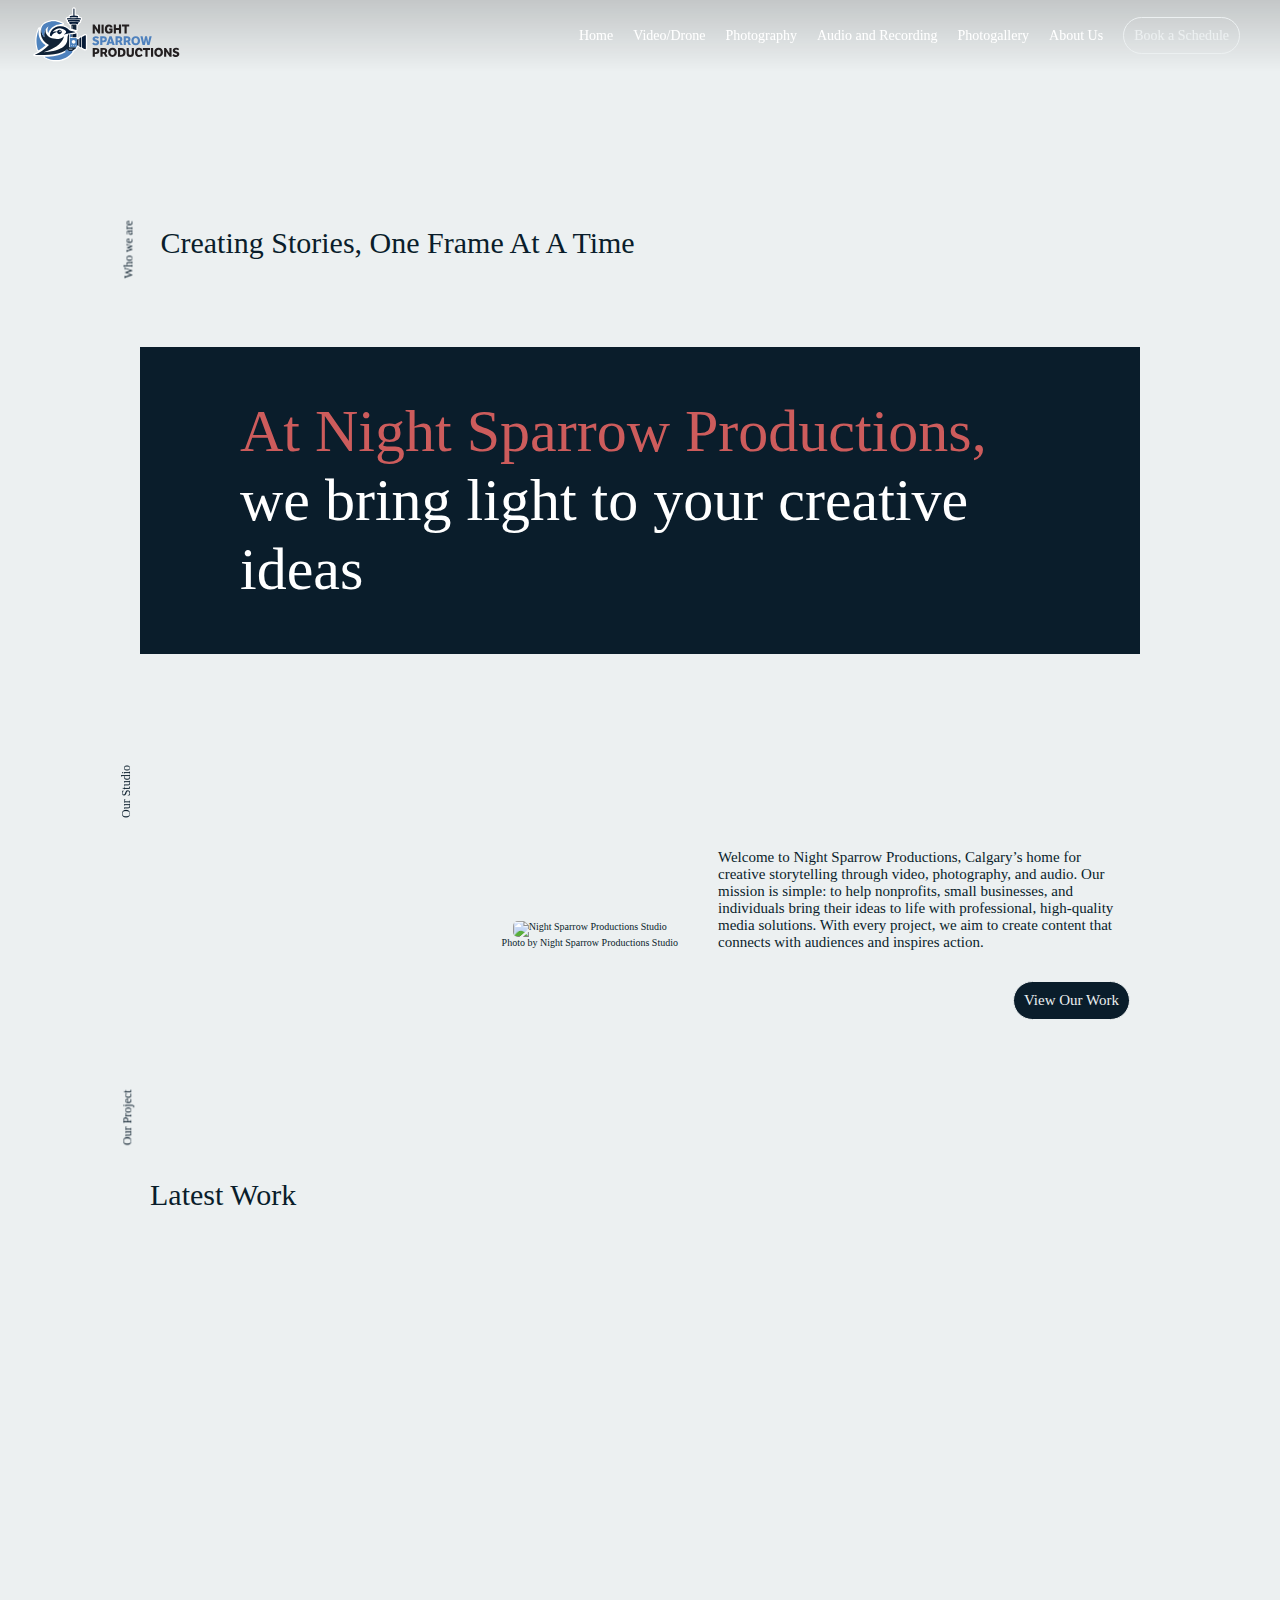
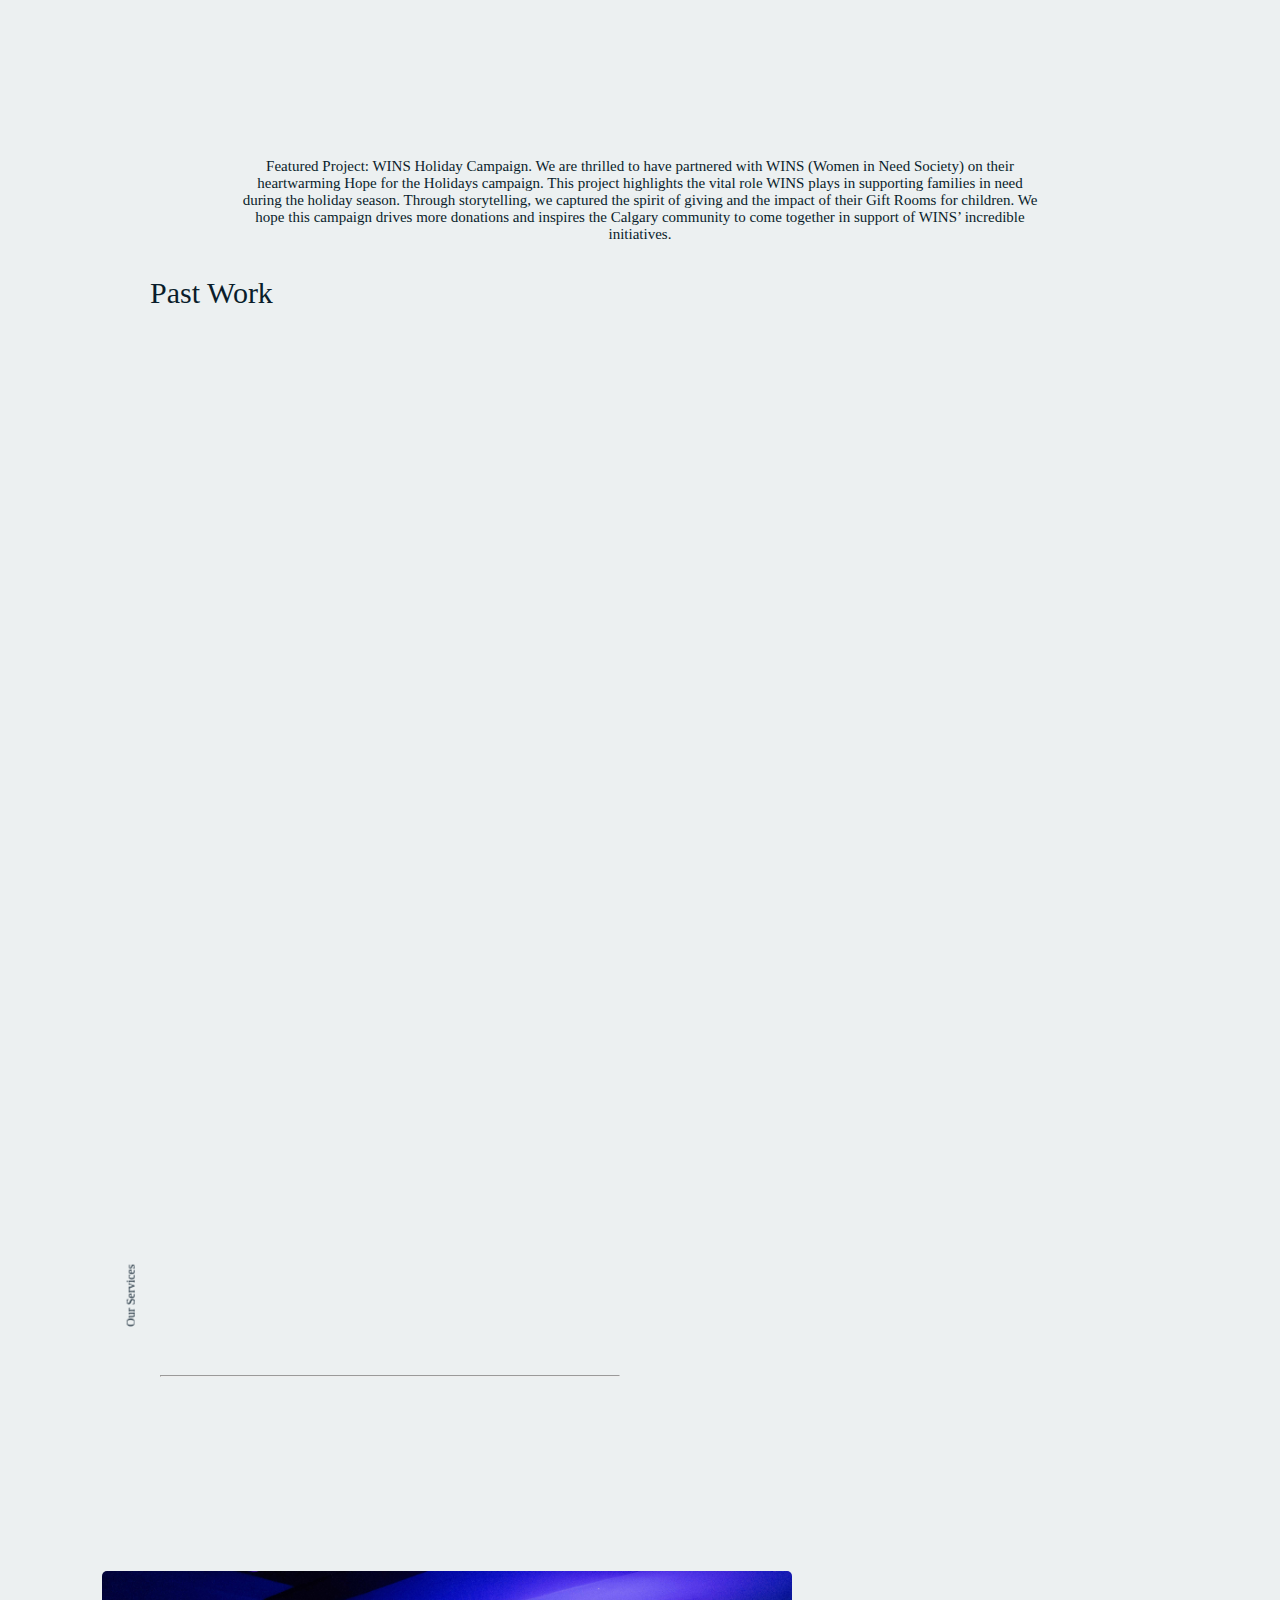
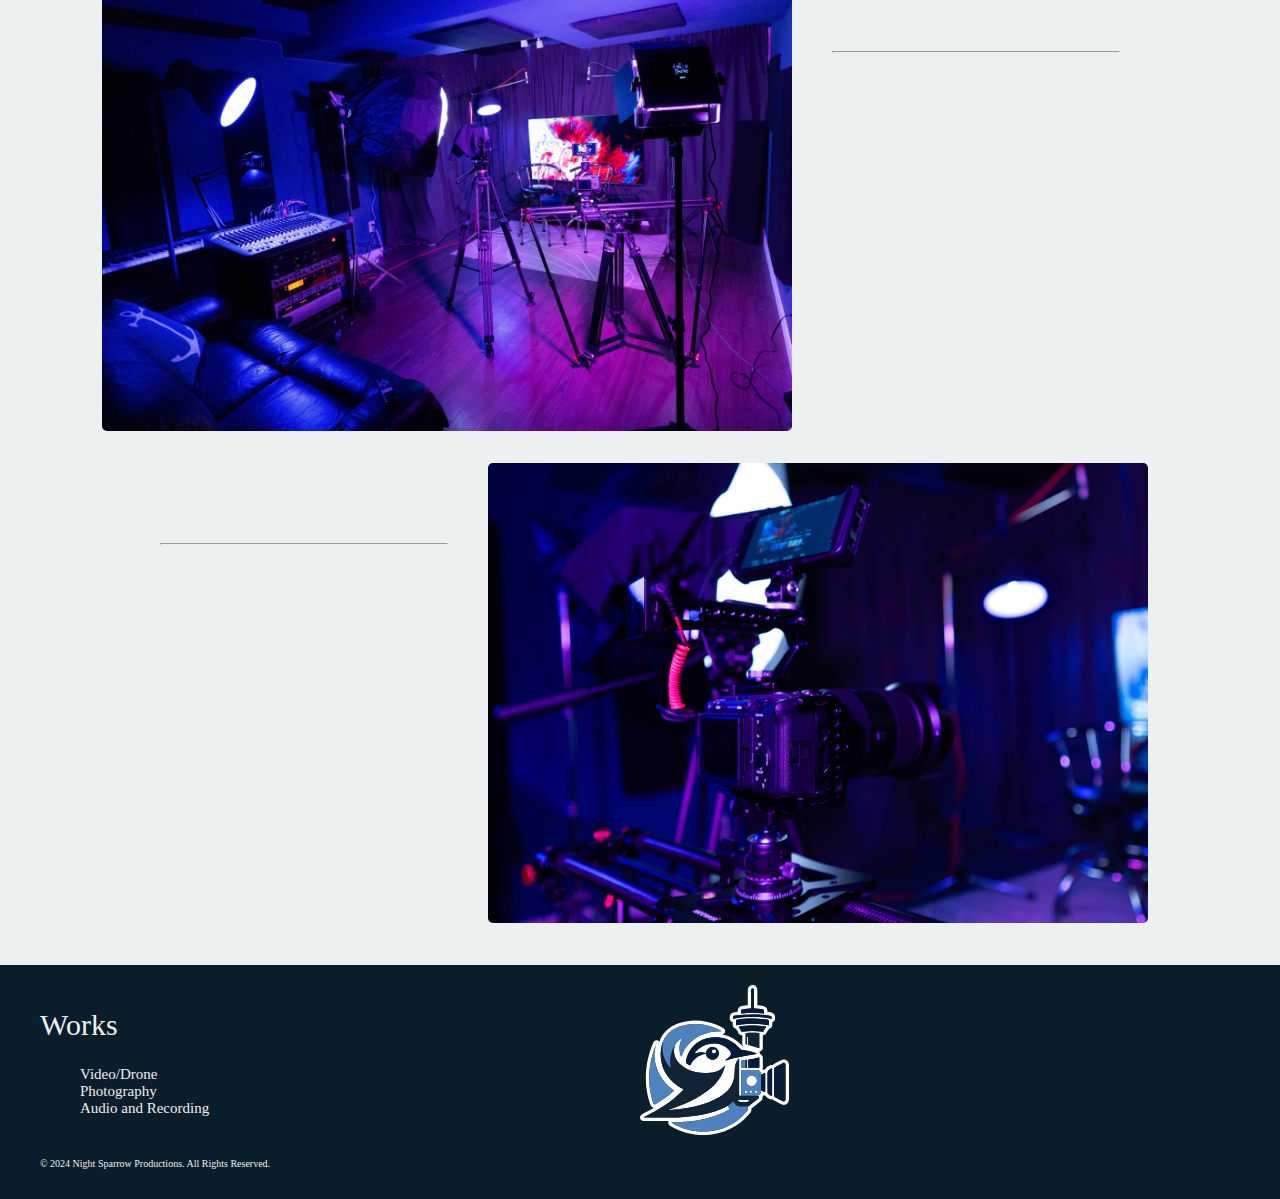
==== commit 6023f12b: "Merge Index, Videos and Photo" ====
--- a/index.html
+++ b/index.html
@@ -19,7 +19,7 @@
     <main>
         <section>
             <video autoplay muted loop>
-                <source src="./assets/home_banner.mp4" type="video/mp4">
+                <source src="./assets/video-playlist/homevid.mp4" type="video/mp4">
                 Your browser does not support the video tag.
             </video>
         </section>
@@ -27,13 +27,13 @@
         <section id="who-we-are">
         
             <span class="section-title d-inline-block">Who we are</span>
-            <h3 class="d-inline-block">Creating bold stories is our passion</h3>
+            <h3 class="d-inline-block">Creating Stories, One Frame at a Time</h3>
             
             
             <main>
                 <span id="call-to-action"> 
                     <strong>At Night Sparrow Productions,</strong> 
-                    we bring your light to your creative ideas
+                    we bring light to your creative ideas
                 </span>
             </main>
         </section>
@@ -43,16 +43,15 @@
             
             <main id="studio-content" class="d-flex fj-center gap-4">
                 <figure id="studio-img">
-                    <img src="./assets/studio.jpg" alt="Night Sparrow Productions Studio" height="450">
+                    <img src="./assets/cameras.jpg" alt="Night Sparrow Productions Studio" height="450">
                     <figcaption>Photo by Night Sparrow Productions Studio</figcaption>
                 </figure>
                 
                 <div id="studio-message" class=" d-flex flex-column justify-content-between">
                     <span>
-                        Night Sparrow Productions is a team of dedicated filmmakers and storytellers, specializing in creating branded content and television commercials for some of Canada’s most prominent brands. By blending our in-house expertise with strong industry connections, we craft cinematic live-action and animated video content for marketing clients, advertising firms, and creative agencies.
-                    </span>
+                        Welcome to Night Sparrow Productions, Calgary’s home for creative storytelling through video, photography, and audio. Our mission is simple: to help nonprofits, small businesses, and individuals bring their ideas to life with professional, high-quality media solutions. With every project, we aim to create content that connects with audiences and inspires action.                    </span>
                     <footer class="d-flex fj-end">
-                        <a class="button mt-3 d-block text-end" href="#">See our Studio</a>
+                        <a class="button mt-3 d-block text-end" href="#">View Our Work</a>
                     </footer>
                 </div>
             </main>
@@ -63,10 +62,13 @@
             <h3>Latest Work</h3>
             <section id="highlights">
                 
-                <video autoplay muted loop>
-                    <source src="./assets/home_banner.mp4" type="video/mp4">
+                <!-- <video autoplay muted loop>
+                    <source src="./assets/video-playlist/homevid.mp4" type="video/mp4">
                     Your browser does not support the video tag.
-                </video>
+                </video> -->
+                <iframe height="497" width= "884" src="https://www.youtube.com/embed/AZI3Xfp2k68" title="YouTube video player" frameborder="0" allow="accelerometer; autoplay; clipboard-write; encrypted-media; gyroscope; picture-in-picture; web-share" referrerpolicy="strict-origin-when-cross-origin" allowfullscreen></iframe>
+                <span id="latest-span">Featured Project: WINS Holiday Campaign. We are thrilled to have partnered with WINS (Women in Need Society) on their heartwarming Hope for the Holidays campaign. This project highlights the vital role WINS plays in supporting families in need during the holiday season. Through storytelling, we captured the spirit of giving and the impact of their Gift Rooms for children. We hope this campaign drives more donations and inspires the Calgary community to come together in support of WINS’ incredible initiatives.
+                </span>
             </section>
 
       
@@ -75,38 +77,38 @@
                 
                 <article class="fb-30 past-img">
                     <figure>
-                        <img src="./assets/studio.jpg" alt="Night Sparrow Productions Studio" height="300" width="300">
+                        <img src="./assets/hopehome.jpg" alt="Night Sparrow Productions Studio" height="300" width="300">
                         <figcaption>WINS</figcaption>
                     </figure>
                     <span>
-                        With FCL, we created a video that showcased the beautiful landscapes that Co-op products enable us to visit.
+                        This heartwarming video captures the spirit of giving during the holiday season. Produced for WINS (Women in Need Society) 
                     </span>
                 </article>
 
                 <article class="fb-30 past-img">
                     <figure>
-                        <img src="./assets/studio.jpg" alt="Night Sparrow Productions Studio" height="300" width="300">
-                        <figcaption>WINS</figcaption>
+                        <img src="./assets/povertyhome.jpg" alt="Night Sparrow Productions Studio" height="300" width="300">
+                        <figcaption>WINS - New Face of Poverty Campaign</figcaption>
                     </figure>
                     <span>
-                        With FCL, we created a video that showcased the beautiful landscapes that Co-op products enable us to visit.
+                        In this impactful video, we partnered with WINS and other local non profit organizations to shed light on poverty in Calgary and the resilience of those working to overcome it.
                     </span>
                 </article>
 
                 <article class="fb-30 past-img">
                     <figure>
-                        <img src="./assets/studio.jpg" alt="Night Sparrow Productions Studio" height="300" width="300">
-                        <figcaption>WINS</figcaption>
+                        <img src="./assets/storehome.jpg" alt="Night Sparrow Productions Studio" height="300" width="300">
+                        <figcaption>WINS - Store Opening Celebration</figcaption>
                     </figure>
                     <span>
-                        With FCL, we created a video that showcased the beautiful landscapes that Co-op products enable us to visit.
+                        This vibrant video celebrated the grand opening of a new WINS store, showcasing the energy, excitement, and mission of the organization.
                     </span>
                 </article>
             </section>
         </section>
 
         <section id="our-focus">
-            <span class="section-title d-inline-block">Our focus</span>
+            <span class="section-title d-inline-block">Our Services</span>
 
             <!-- FOCUS 01 -->
             <article class="focus-wrapper d-flex plr-6 gap-4">
@@ -129,13 +131,13 @@
             <!-- FOCUS 02 -->
             <article class="focus-wrapper d-flex plr-6 gap-4 mt-3 fj-end flex-end">
                 <header class="focus-header fb-50">
-                    <img src="./assets/monkey.jpg" alt="Night Sparrow Productions Studio" height="460">
+                    <img src="./assets/tvstudio.jpg" alt="Night Sparrow Productions Studio" height="460">
                 </header>
                 <main class="focus-content fb-30 from-right">
                     <header>
                         <span class="focus-number">02</span>
                         <hr>
-                        <h3>Photography</h3>
+                        <h3>Equipped for Every Need</h3>
                     </header>
                     <span>
                         Most of our work is done for, and in close collaboration with the marketing and communication teams of companies or government bodies.
@@ -151,18 +153,16 @@
             <!-- FOCUS 03 -->
             <article class="focus-wrapper d-flex f-r-reverse plr-6 gap-4 mt-3 fj-space-evenly flex-end">
                 <header class="focus-header fb-50">
-                    <img src="./assets/studio.jpg" alt="Night Sparrow Productions Studio" height="400">
+                    <img src="./assets/main.jpg" alt="Night Sparrow Productions Studio" height="460" width="660">
                 </header>
                 <main class="focus-content fb-30 from-left">
                     <header>
                         <span class="focus-number">03</span>
                         <hr>
-                        <h3>Video/Drone</h3>
+                        <h3><h3>Cutting-Edge Camera Technology</h3>
                     </header>
                     <span>
-                        Our studios and network of talent in Vancouver, and across Western Canada, will ensure your project has local expertise so there are no restrictions to where your project can come to life.
-
-                        Whether it is one component of a larger campaign or legs on the ground, we are here to help.
+                        Behind every great story is a camera capable of capturing it in stunning detail. Our production team utilizes the latest in camera technology to deliver exceptional image quality, from 4K resolution to advanced stabilization. Whether you're shooting dynamic action scenes or intimate interviews, we have the tools to ensure every shot exceeds expectations. Let us help you turn your concept into a cinematic masterpiece that resonates with your audience.
                     </span>
                     <footer class="d-flex fj-end">
                         <a href="#" class="button mt-3 d-block">View our Work</a>
--- a/css/base.css
+++ b/css/base.css
@@ -1,8 +1,8 @@
 /* Define global colors */
 :root {
-    --primary-color: #4e80bc;
-    --secondary-color: #2ecc71;
-    --accent-color: #f39c12;
+    --primary-color: #0a1d2b;
+    --secondary-color: #ecf0f1;
+    --accent-color: indianred;
     --light-color: #ecf0f1;
     --dark-color: #0a1d2b;
     --gray-color: #f9f9f9;
@@ -36,7 +36,7 @@
     flex-grow: 1;
     width: clamp(300px, 100%, 1440px);
 
-    section:not(:nth-of-type(1)){
+    section:not(:nth-of-type(1), #myModal){
         margin: 4rem 10rem;
         
     }
@@ -150,7 +150,7 @@
 }
 
 span {
-    font-family: 'adobe-hebrew', sans-serif;
+    /* font-family: 'adobe-hebrew', sans-serif; */
     font-size: 1.5rem;
 }
 
@@ -161,6 +161,48 @@
 
 img {
     object-fit: cover;
+}
+
+.button {
+    text-decoration: none;
+    color: var(--dark-color);
+    width: fit-content;
+    padding: 1rem;
+    border-radius: 30px;
+    /* border: 1px solid var(--dark-color); */
+    background-color: var(--dark-color);
+    color: var(--light-color);
+    border: 1px solid var(--light-color);
+    font-size: 1.5rem;
+    transition-duration: 0.4s;
+    transition-timing-function: ease-in-out;
+    transition-property: background-color, color, opacity, border;
+}
+
+.button:hover {
+    background-color: var(--light-color);
+    color: var(--dark-color);
+    border: 1px solid var(--dark-color);
+    opacity: 90%;
+}
+
+.button-light {
+    text-decoration: none;
+    color: var(--light-color);
+    width: fit-content;
+    padding: 1rem;
+    border-radius: 30px;
+    border: 1px solid var(--light-color);
+    font-size: 1.4rem;
+    transition-duration: 0.4s;
+    transition-timing-function: ease-in-out;
+    transition-property: background-color, color, opacity;
+}
+
+.button-light:hover {
+    background-color: var(--light-color);
+    color: var(--dark-color);
+    opacity: 90%;
 }
 
 footer#footer-container {
--- a/css/layout.css
+++ b/css/layout.css
@@ -67,33 +67,6 @@
     align-items: flex-end;
 }
 
-.button {
-  text-decoration: none;
-  color: var(--dark-color);
-  width: fit-content;
-  padding: 1rem;
-  border-radius: 30px;
-  border: 1px solid var(--dark-color);
-  font-size: 1.5rem;
-}
-
-.button-light {
-    text-decoration: none;
-    color: var(--light-color);
-    width: fit-content;
-    padding: 1rem;
-    border-radius: 30px;
-    border: 1px solid var(--light-color);
-    font-size: 1.4rem;
-    transition-property: background-color, color, opacity;
-}
-
-.button-light:hover {
-    background-color: var(--light-color);
-    color: var(--dark-color);
-    opacity: 90%;
-}
-
 .gap-4 {
     gap:4rem
 }
--- a/css/index.css
+++ b/css/index.css
@@ -28,12 +28,22 @@
 
 #highlights {
     text-align: center;
-}
-
-#highlights video {
+    display: flex;
+    flex-direction: column;
+    align-items: center;
+}
+
+#highlights iframe {
     max-width: 60%;
     max-height: 70%;
     object-fit: cover;
+}
+
+#latest-span {
+    padding-top: 1.5rem;
+    font-size: 1.5rem;
+    display: block;
+    width: clamp(300px, 80%, 800px);
 }
 
 section#who-we-are main {
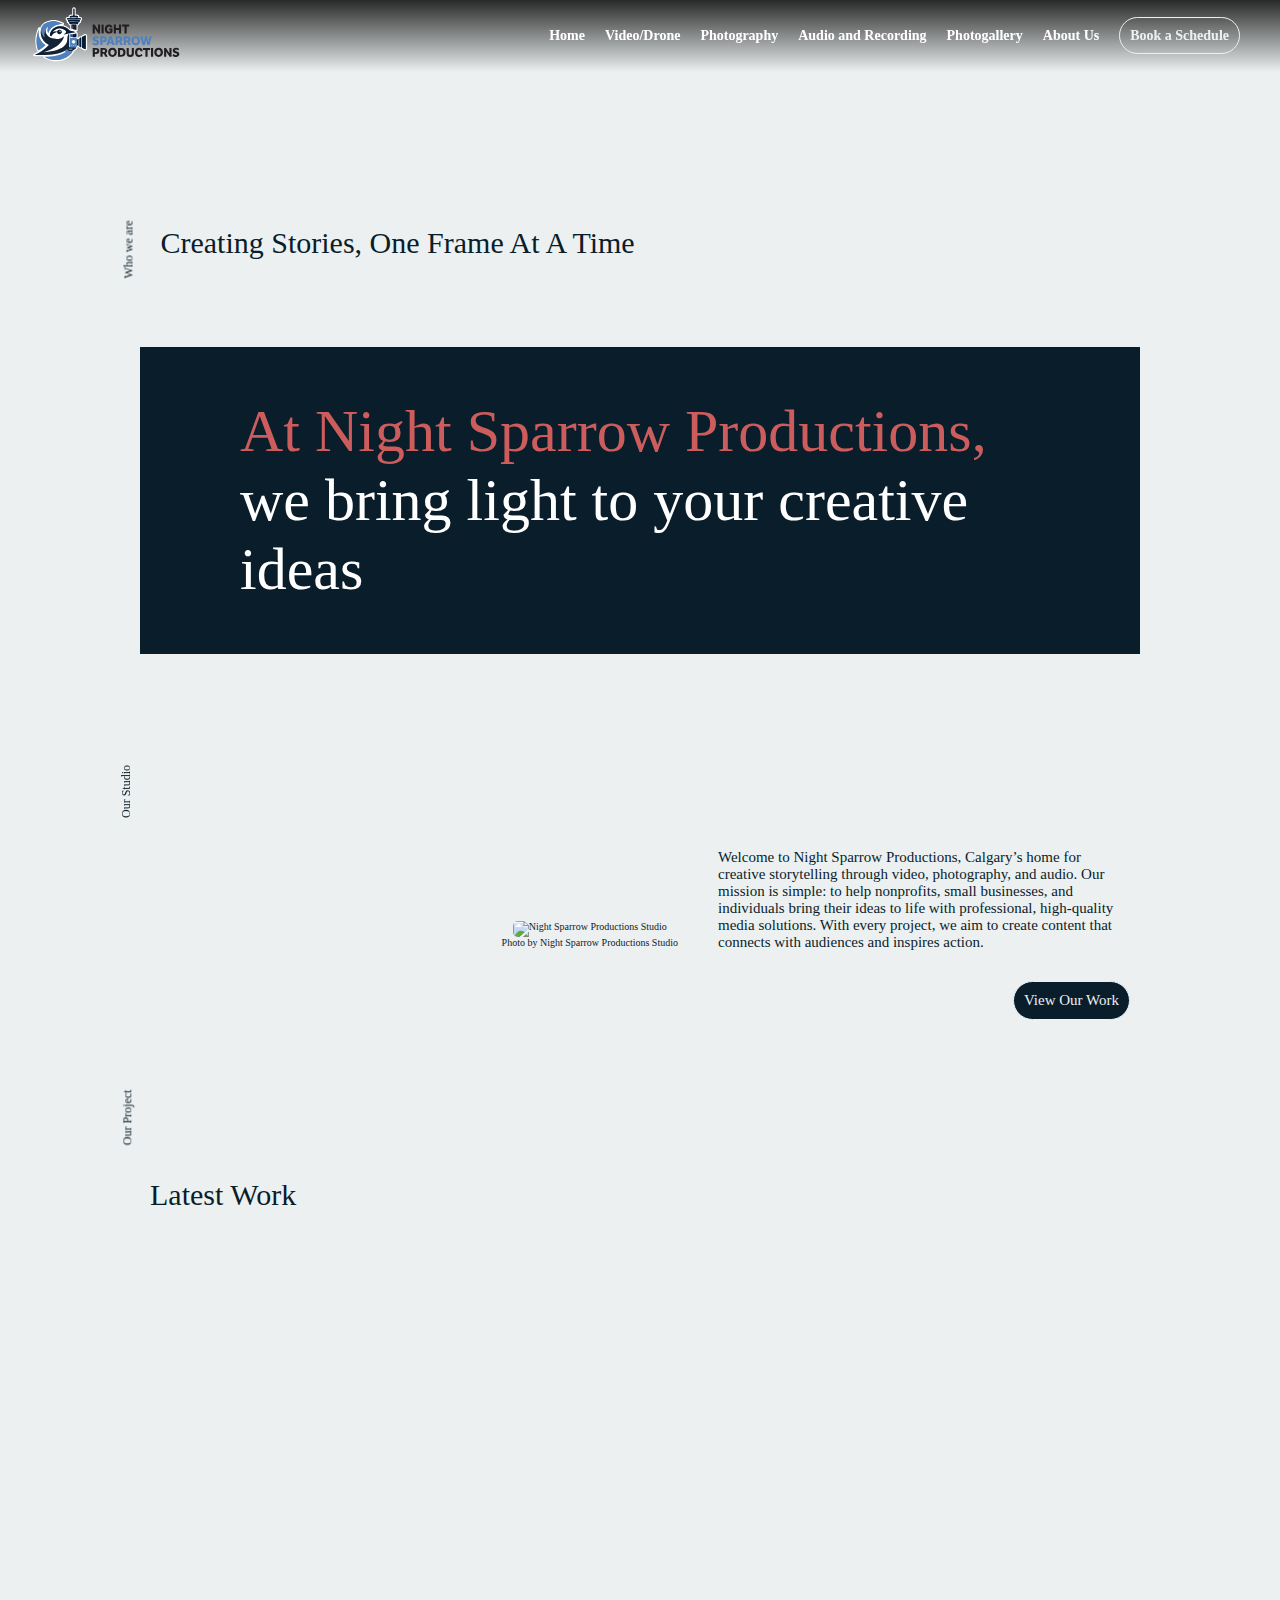
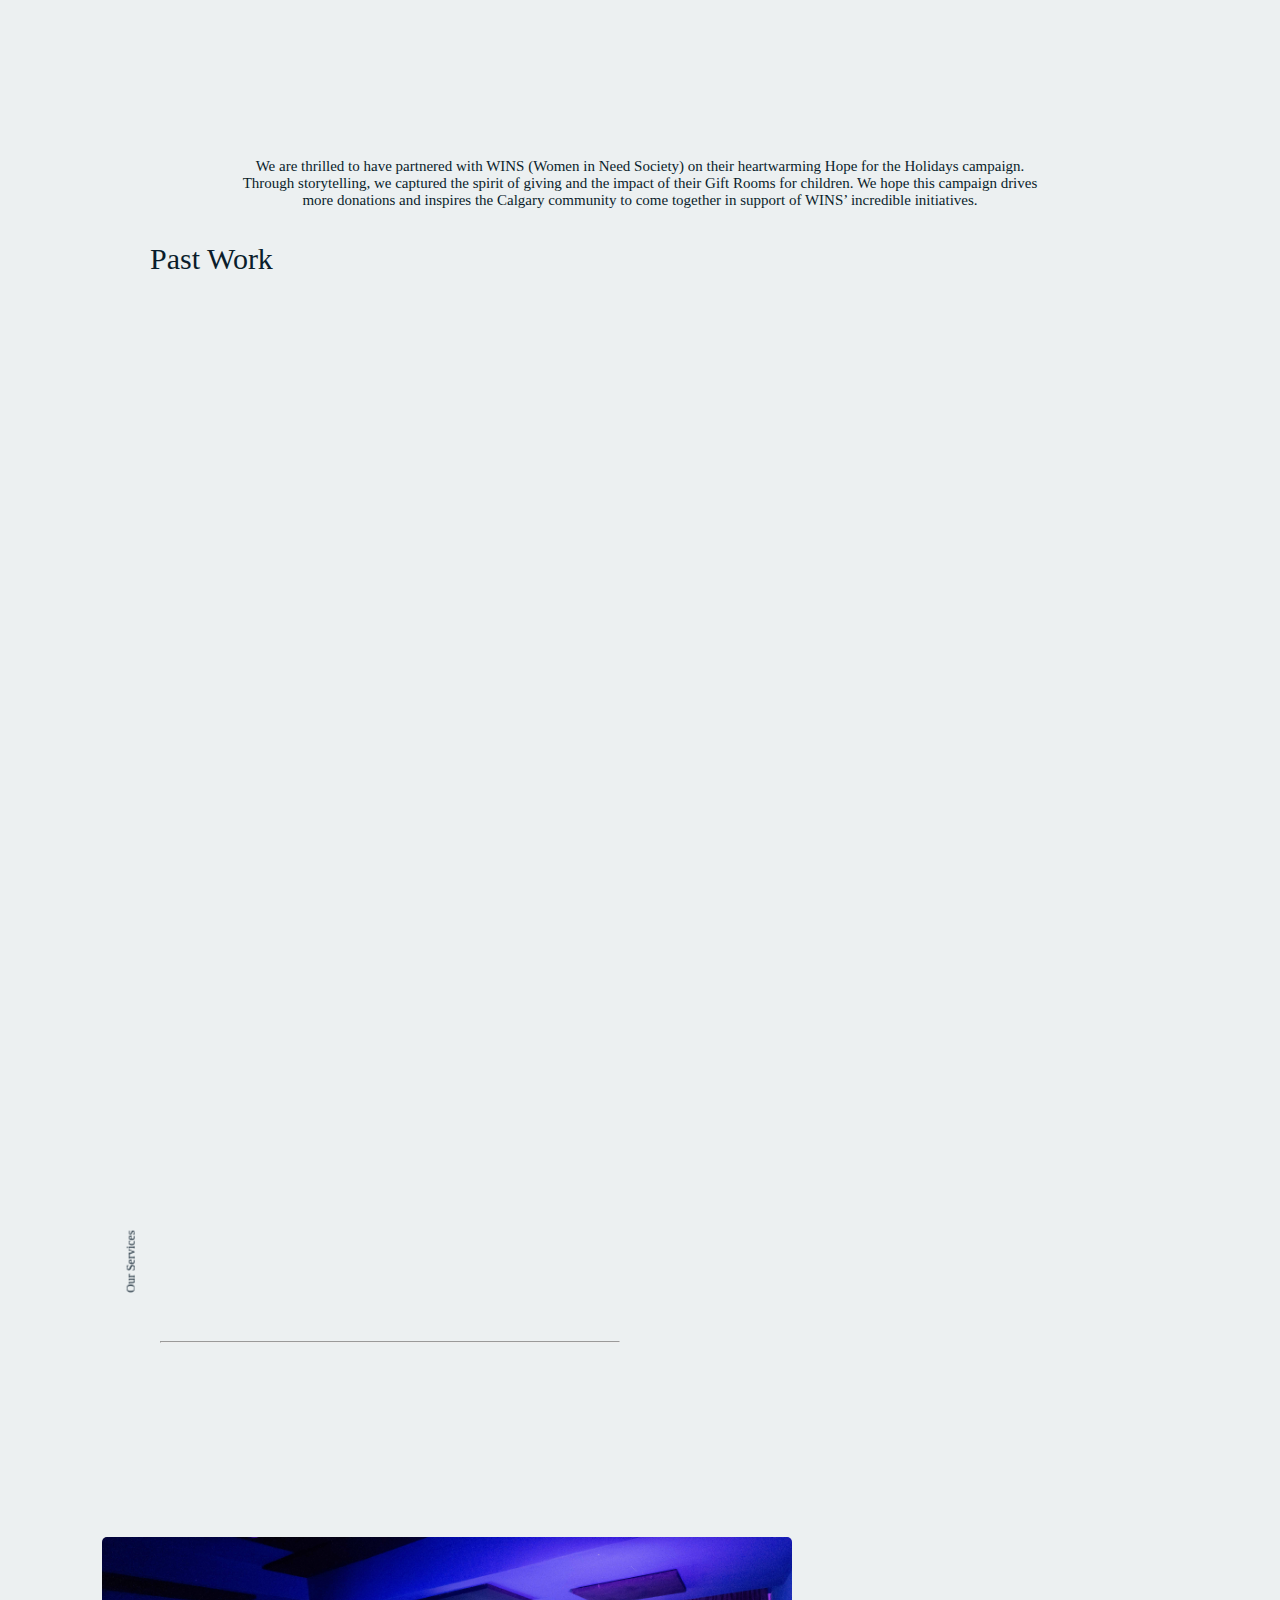
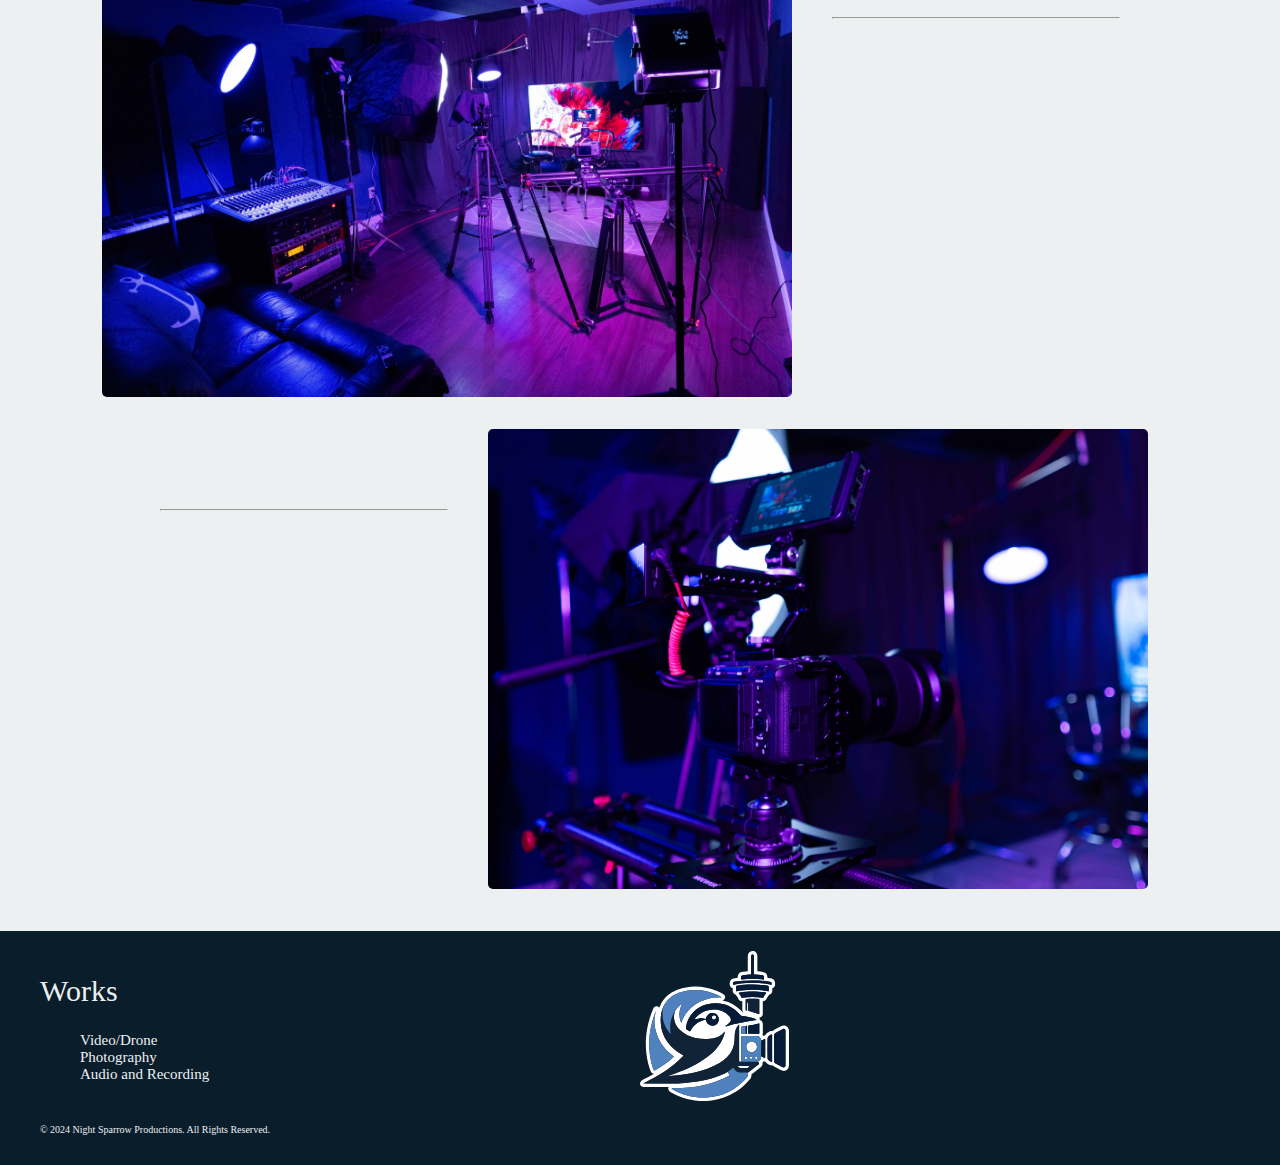
==== commit 8028f946: "Fix" ====
--- a/index.html
+++ b/index.html
@@ -67,7 +67,7 @@
                     Your browser does not support the video tag.
                 </video> -->
                 <iframe height="497" width= "884" src="https://www.youtube.com/embed/AZI3Xfp2k68" title="YouTube video player" frameborder="0" allow="accelerometer; autoplay; clipboard-write; encrypted-media; gyroscope; picture-in-picture; web-share" referrerpolicy="strict-origin-when-cross-origin" allowfullscreen></iframe>
-                <span id="latest-span">Featured Project: WINS Holiday Campaign. We are thrilled to have partnered with WINS (Women in Need Society) on their heartwarming Hope for the Holidays campaign. This project highlights the vital role WINS plays in supporting families in need during the holiday season. Through storytelling, we captured the spirit of giving and the impact of their Gift Rooms for children. We hope this campaign drives more donations and inspires the Calgary community to come together in support of WINS’ incredible initiatives.
+                <span id="latest-span">We are thrilled to have partnered with WINS (Women in Need Society) on their heartwarming Hope for the Holidays campaign. Through storytelling, we captured the spirit of giving and the impact of their Gift Rooms for children. We hope this campaign drives more donations and inspires the Calgary community to come together in support of WINS’ incredible initiatives.
                 </span>
             </section>
 
--- a/css/base.css
+++ b/css/base.css
@@ -51,7 +51,7 @@
     display: flex;
     justify-content: space-between;
     align-items: center;
-    background: linear-gradient(to bottom, var(--header-bg), transparent);
+    background: linear-gradient(to bottom, #000000d4, transparent);
     padding: 0.5rem 3rem;
     position: fixed; /* Make the header float */
     top: 0;
@@ -122,7 +122,7 @@
     color: #fff;
     text-decoration: none;
     font-size: 1.4rem;
-    font-weight: 100;
+    font-weight: 600;
 }
 
 nav ul li a:not(.button-light)::after {
--- a/css/index.css
+++ b/css/index.css
@@ -2,6 +2,7 @@
     width: 100%;
     height: 100%;
     object-fit: cover;
+    filter: brightness(0.5);
 }
 
 #project h3{
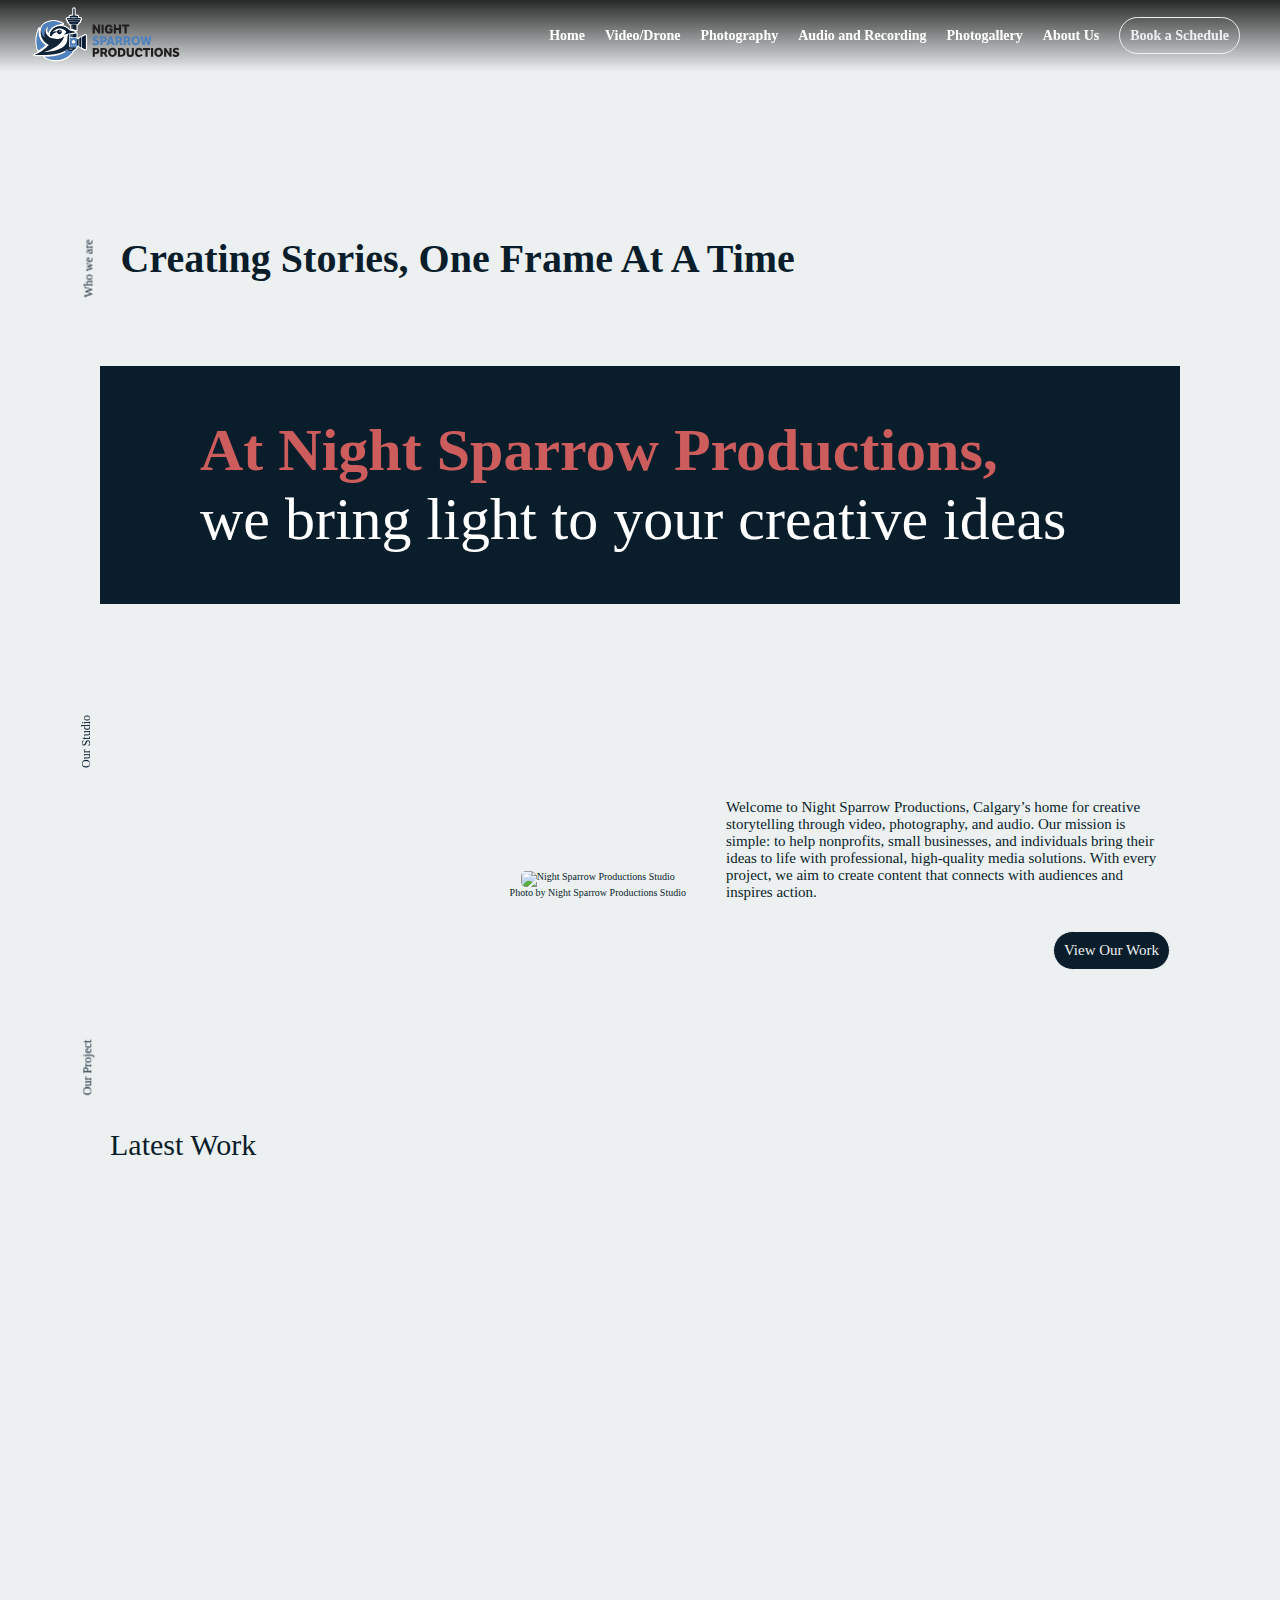
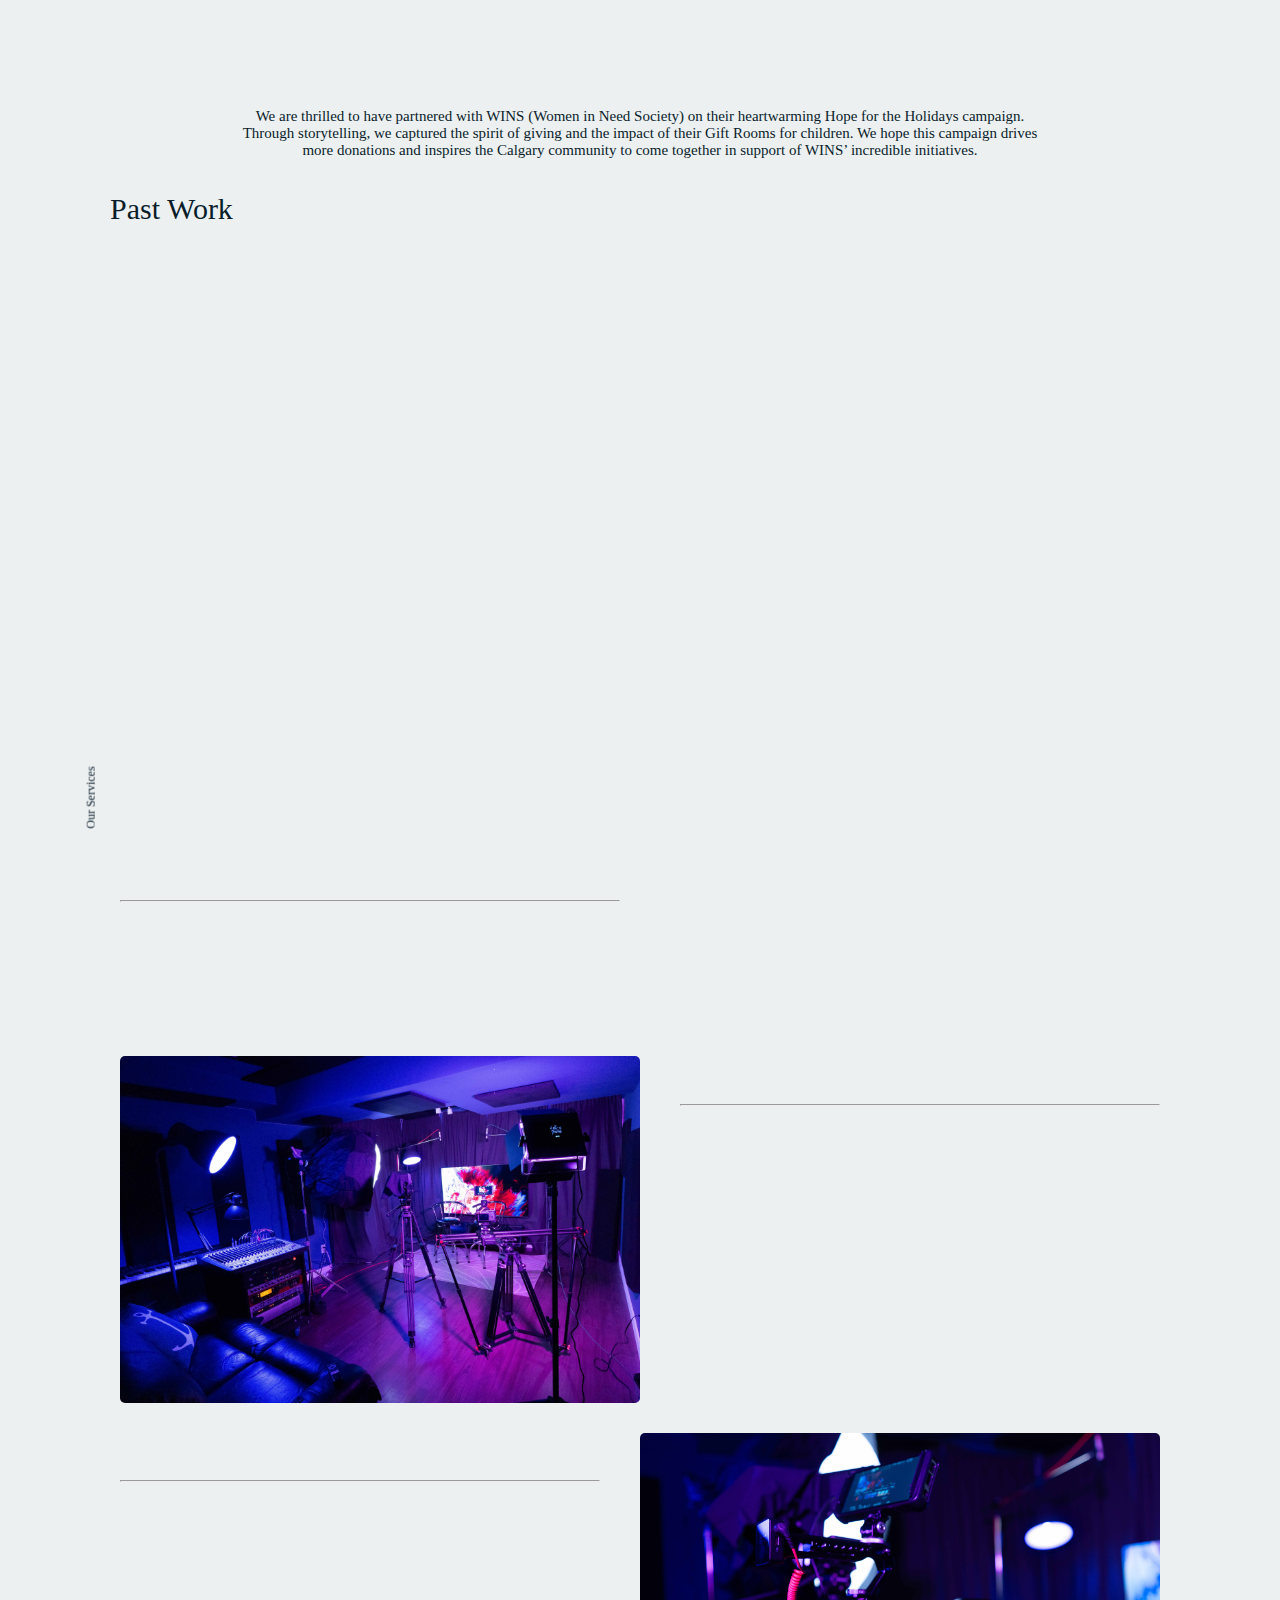
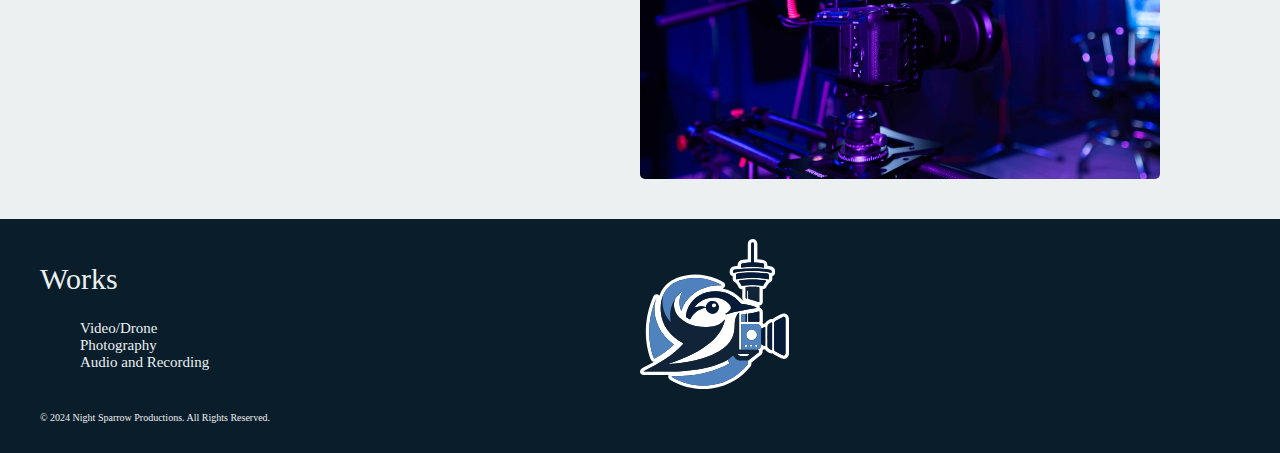
==== commit 6d9987b7: "Added responsiveness for past works cards" ====
--- a/index.html
+++ b/index.html
@@ -73,9 +73,9 @@
 
       
             <h3>Past Work</h3>
-            <section id="past-work" class="d-flex gap-4">
+            <section id="past-work" class="d-flex">
                 
-                <article class="fb-30 past-img">
+                <article class="past-img">
                     <figure>
                         <img src="./assets/hopehome.jpg" alt="Night Sparrow Productions Studio" height="300" width="300">
                         <figcaption>WINS</figcaption>
@@ -85,7 +85,7 @@
                     </span>
                 </article>
 
-                <article class="fb-30 past-img">
+                <article class="past-img">
                     <figure>
                         <img src="./assets/povertyhome.jpg" alt="Night Sparrow Productions Studio" height="300" width="300">
                         <figcaption>WINS - New Face of Poverty Campaign</figcaption>
@@ -95,7 +95,7 @@
                     </span>
                 </article>
 
-                <article class="fb-30 past-img">
+                <article class="past-img">
                     <figure>
                         <img src="./assets/storehome.jpg" alt="Night Sparrow Productions Studio" height="300" width="300">
                         <figcaption>WINS - Store Opening Celebration</figcaption>
--- a/css/base.css
+++ b/css/base.css
@@ -37,7 +37,7 @@
     width: clamp(300px, 100%, 1440px);
 
     section:not(:nth-of-type(1), #myModal){
-        margin: 4rem 10rem;
+        margin: 4rem 6rem;
         
     }
 }
--- a/css/index.css
+++ b/css/index.css
@@ -47,15 +47,24 @@
     width: clamp(300px, 80%, 800px);
 }
 
+section#project section#past-work {
+    margin: 4rem 6rem;
+}
+
 section#who-we-are main {
     padding: 4rem;
+}
+
+section#who-we-are h3 {
+    font-size: 4rem;
+    font-weight: 700;
 }
 
 section #call-to-action {
     display: block;
     padding: 5rem 10rem;
     font-size: 6rem;
-    font-weight: 100;
+    font-weight: 400;
     height: fit-content;
     transition: 
         background-color 0.4s ease-in-out,
@@ -98,7 +107,10 @@
 
 /* ANIMATION */
 .past-img {
+    flex-grow: 1;
+    min-width: 300px;
     opacity: 0;
+    text-align: center;
     transition: opacity 2s ease-in-out;
     
 }
@@ -123,8 +135,22 @@
     display: inline-block;
 }
 
+.focus-wrapper {
+   align-items: center;
+}
+
 .focus-header:has(img) {
     text-align: center;
+}
+
+.focus-header {
+    width: 100%;
+}
+
+.focus-header img {
+    width: 100%;
+    height: auto;
+    display: block;
 }
 
 .cta-animate {
@@ -171,6 +197,7 @@
         justify-content: center;
         text-align: center;
         padding: 0 4rem;
+        gap: 2rem;
     }
 
     .focus-wrapper {
